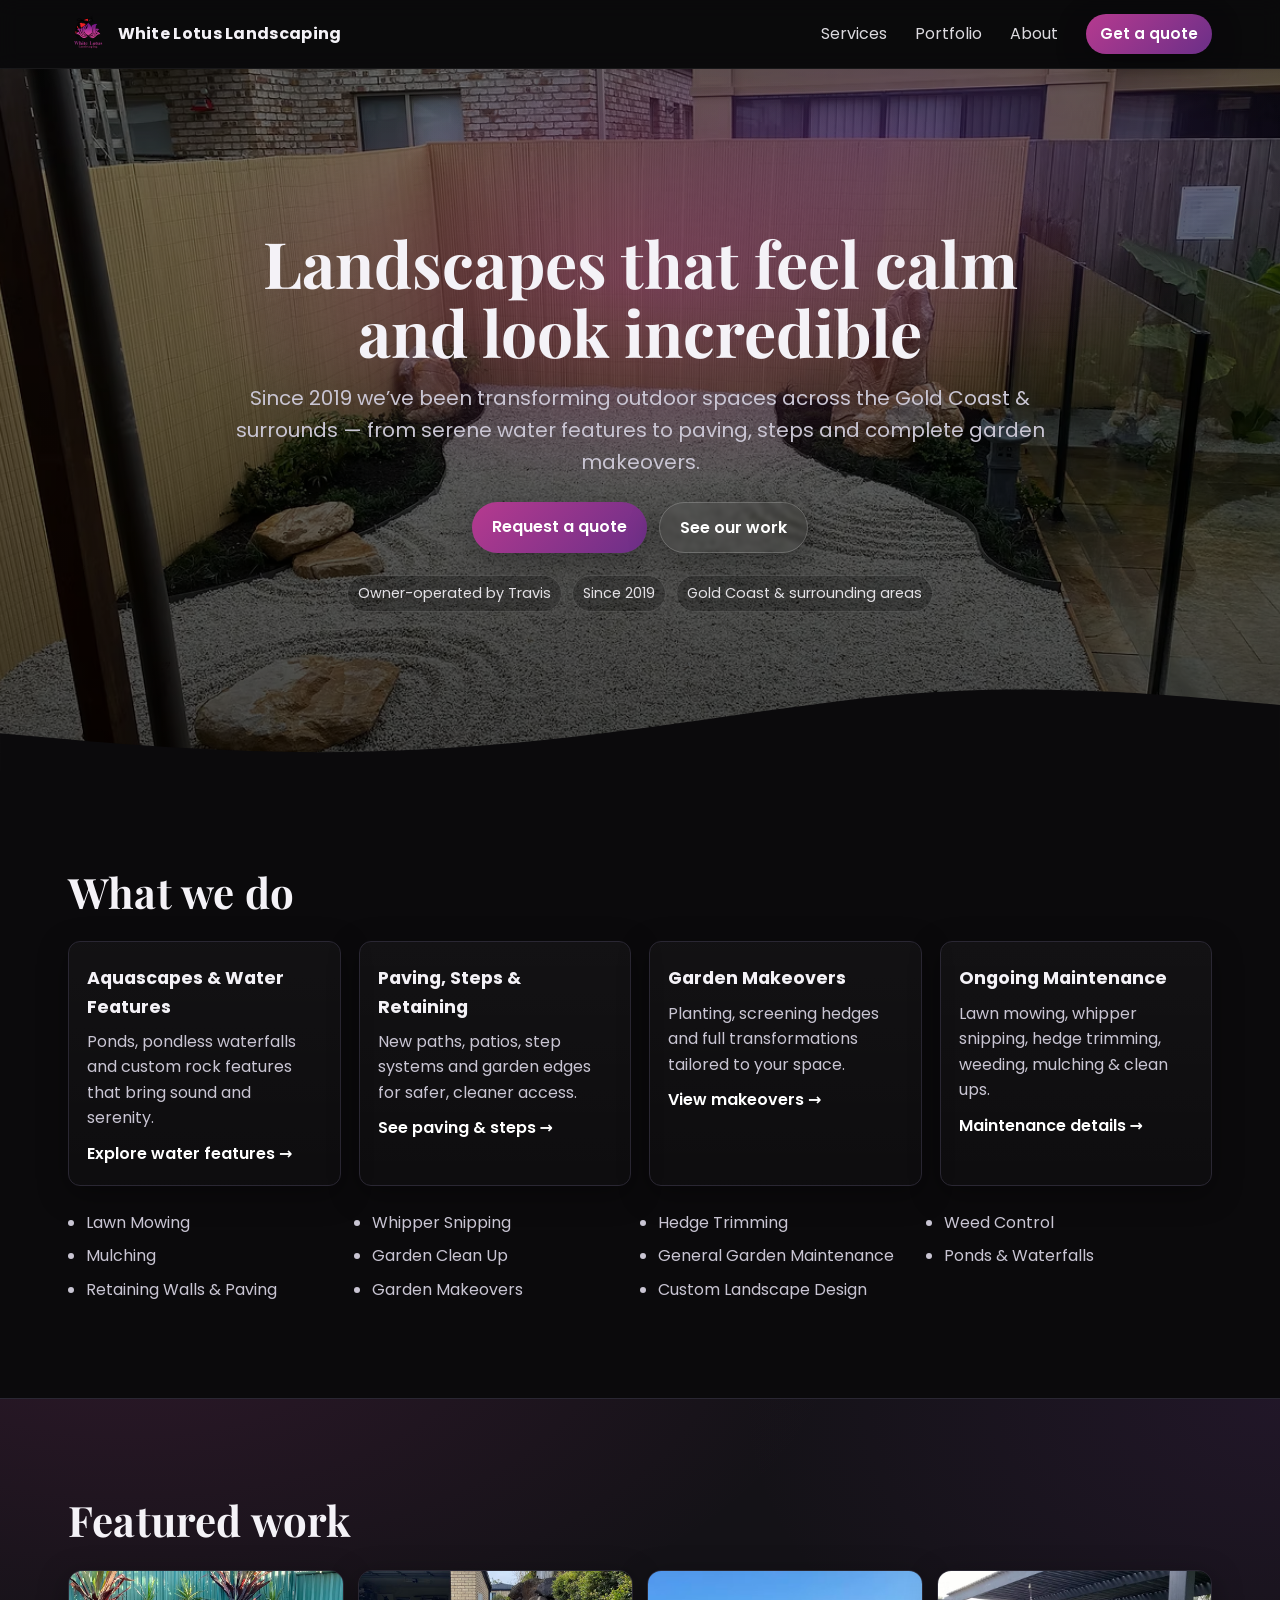
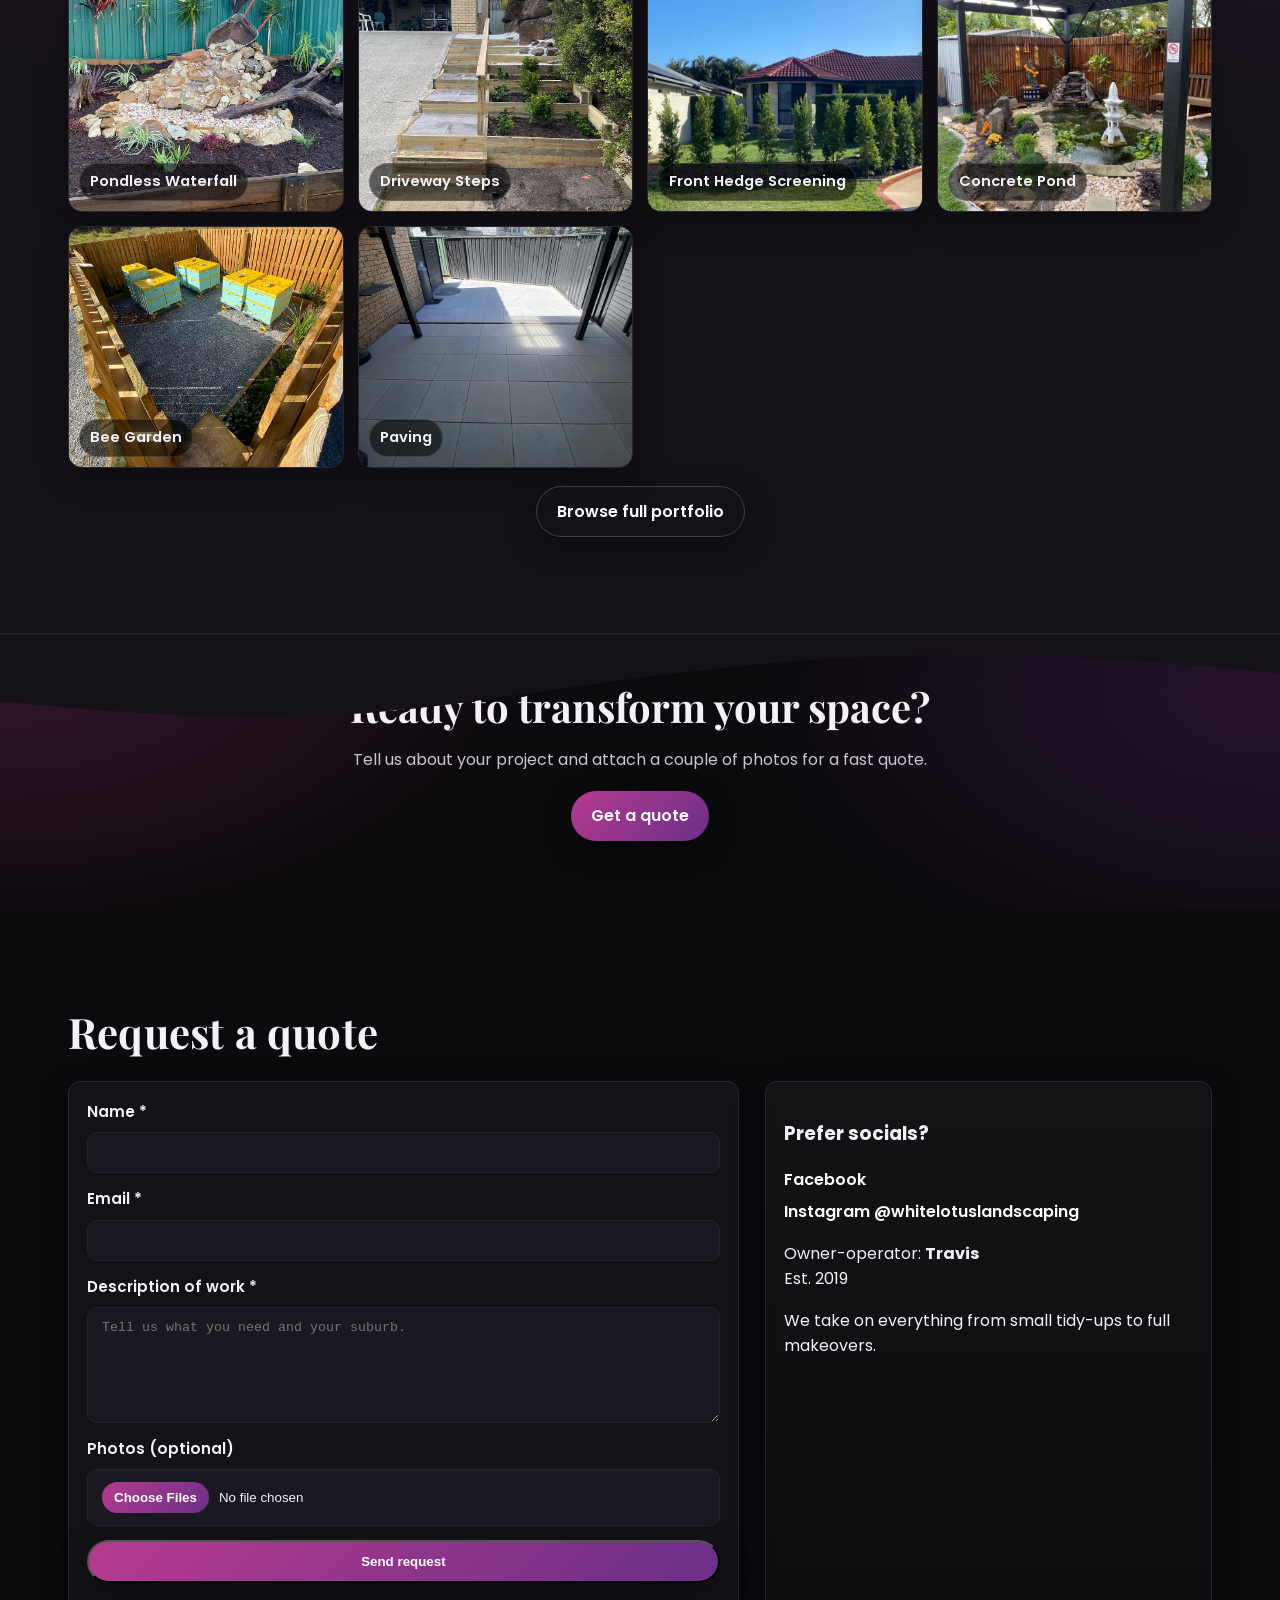
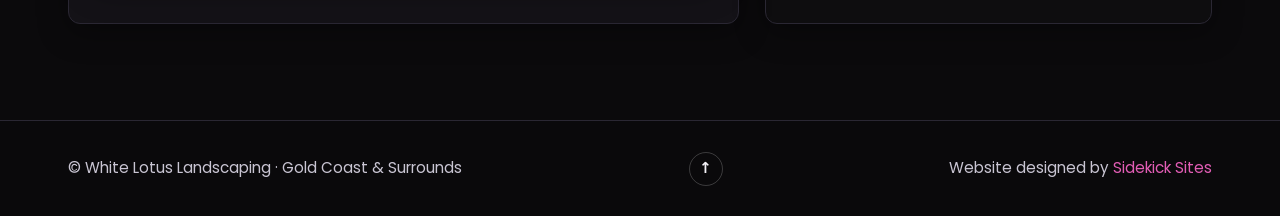
==== index.html @ 9ffea9fd "first design" ====
<!doctype html>
<html lang="en" id="top">
<head>
  <meta charset="utf-8" />
  <meta name="viewport" content="width=device-width, initial-scale=1" />

  <title>White Lotus Landscaping • Gold Coast & Surrounds</title>
  <meta name="description"
        content="Owner-operated since 2019. Ponds & waterfalls, paving & steps, garden makeovers, hedges and maintenance across the Gold Coast & surrounds." />

  <!-- Canonical -->
  <link rel="canonical" href="https://zanemcdermott.github.io/white-lotus/" />

  <!-- Open Graph -->
  <meta property="og:title" content="White Lotus Landscaping • Gold Coast & Surrounds" />
  <meta property="og:description"
        content="Owner-operated since 2019. Ponds & waterfalls, paving & steps, garden makeovers, hedges and maintenance across the Gold Coast & surrounds." />
  <meta property="og:type" content="website" />
  <meta property="og:url" content="https://zanemcdermott.github.io/white-lotus/" />
  <meta property="og:image" content="https://zanemcdermott.github.io/white-lotus/images/hero-zen.jpg" />
  <meta property="og:image:width" content="1200" />
  <meta property="og:image:height" content="630" />

  <!-- Twitter -->
  <meta name="twitter:card" content="summary_large_image" />
  <meta name="twitter:title" content="White Lotus Landscaping • Gold Coast & Surrounds" />
  <meta name="twitter:description"
        content="Owner-operated since 2019. Ponds & waterfalls, paving & steps, garden makeovers, hedges and maintenance across the Gold Coast & surrounds." />
  <meta name="twitter:image" content="https://zanemcdermott.github.io/white-lotus/images/hero-zen.jpg" />

<!-- Favicons & App Icons (unified across site) -->
<link rel="icon" type="image/png" sizes="32x32" href="images/favicon-32.png">
<link rel="icon" href="images/favicon.ico">
<link rel="apple-touch-icon" sizes="180x180" href="images/apple-touch-icon.png">
<meta name="theme-color" content="#0a0a0a">


  <!-- Performance -->
  <link rel="preload" as="image" href="images/hero-zen.jpg" />

  <link rel="stylesheet" href="style.css?v=1" />
  <meta name="theme-color" content="#1a0e1b" />
</head>
<body>

  <!-- Header -->
  <header class="site-header">
    <div class="container header-inner">
      <a class="brand" href="index.html" aria-label="White Lotus Landscaping">
        <img src="images/logo-transparent.png" alt="White Lotus Landscaping logo" height="40"
             onerror="this.onerror=null;this.src='images/logo.jpg';" />
        <span class="brand-text">White Lotus Landscaping</span>
      </a>

      <button class="nav-toggle" aria-label="Open menu" aria-expanded="false">
        <span></span><span></span><span></span>
      </button>

      <nav class="nav" aria-label="Primary">
        <a href="#services">Services</a>
        <a href="portfolio.html">Portfolio</a>
        <a href="about.html">About</a>
        <a href="#contact" class="btn small">Get a quote</a>
      </nav>
    </div>
  </header>

  <!-- Hero -->
  <section class="hero">
    <img class="hero-bg" src="images/hero-zen.jpg" alt="Zen garden with stepping stones and raked gravel">
    <div class="hero-overlay"></div>
    <div class="container hero-inner">
      <h1>Landscapes that feel calm<br>and look incredible</h1>
      <p class="lead">Since 2019 we’ve been transforming outdoor spaces across the Gold Coast & surrounds — from serene water features to paving, steps and complete garden makeovers.</p>
      <div class="buttons">
        <a class="btn" href="#contact">Request a quote</a>
        <a class="btn ghost" href="portfolio.html">See our work</a>
      </div>
      <ul class="badges" aria-label="Highlights">
        <li>Owner-operated by Travis</li>
        <li>Since 2019</li>
        <li>Gold Coast & surrounding areas</li>
      </ul>
    </div>
    <svg class="wave" viewBox="0 0 1440 140" aria-hidden="true"><path d="M0,96L60,101.3C120,107,240,117,360,117.3C480,117,600,107,720,90.7C840,75,960,53,1080,48C1200,43,1320,53,1380,58.7L1440,64V140H0Z"/></svg>
  </section>

  <!-- Services (pulled from Instagram list) -->
  <section id="services" class="section">
    <div class="container">
      <h2 class="h2">What we do</h2>

      <div class="cards service-cards">
        <article class="card">
          <h3>Aquascapes & Water Features</h3>
          <p>Ponds, pondless waterfalls and custom rock features that bring sound and serenity.</p>
          <a class="link" href="water-features.html">Explore water features →</a>
        </article>

        <article class="card">
          <h3>Paving, Steps & Retaining</h3>
          <p>New paths, patios, step systems and garden edges for safer, cleaner access.</p>
          <a class="link" href="paving-and-steps.html">See paving & steps →</a>
        </article>

        <article class="card">
          <h3>Garden Makeovers</h3>
          <p>Planting, screening hedges and full transformations tailored to your space.</p>
          <a class="link" href="garden-makeovers.html">View makeovers →</a>
        </article>

        <article class="card">
          <h3>Ongoing Maintenance</h3>
          <p>Lawn mowing, whipper snipping, hedge trimming, weeding, mulching & clean ups.</p>
          <a class="link" href="maintenance.html">Maintenance details →</a>
        </article>
      </div>

      <ul class="service-list">
        <li>Lawn Mowing</li>
        <li>Whipper Snipping</li>
        <li>Hedge Trimming</li>
        <li>Weed Control</li>
        <li>Mulching</li>
        <li>Garden Clean Up</li>
        <li>General Garden Maintenance</li>
        <li>Ponds & Waterfalls</li>
        <li>Retaining Walls & Paving</li>
        <li>Garden Makeovers</li>
        <li>Custom Landscape Design</li>
      </ul>
    </div>
  </section>

  <!-- Featured projects -->
  <section class="section alt">
    <div class="container">
      <h2 class="h2">Featured work</h2>
      <div class="grid gallery">
        <a class="tile" href="water-features.html#pondless" aria-label="Pondless waterfall">
          <img src="images/pondless-after.jpg" alt="Pondless waterfall after photo">
          <span class="tile-caption">Pondless Waterfall</span>
        </a>
        <a class="tile" href="paving-and-steps.html#drive-steps" aria-label="Driveway steps">
          <img src="images/steps-after.jpg" alt="Stone steps beside driveway">
          <span class="tile-caption">Driveway Steps</span>
        </a>
        <a class="tile" href="garden-makeovers.html#hedge-screen" aria-label="Front hedge screening">
          <img src="images/hedge-after1.jpg" alt="Hedge screening in front yard">
          <span class="tile-caption">Front Hedge Screening</span>
        </a>
        <a class="tile" href="water-features.html#concrete-pond" aria-label="Concrete pond">
          <img src="images/concretepond-after.jpg" alt="Concrete fish pond finished">
          <span class="tile-caption">Concrete Pond</span>
        </a>
        <a class="tile" href="garden-makeovers.html#bee-garden" aria-label="Bee garden">
          <img src="images/bee-after1.jpg" alt="Bee garden with flowers and edging">
          <span class="tile-caption">Bee Garden</span>
        </a>
        <a class="tile" href="paving-and-steps.html#paving1" aria-label="Paving makeover">
          <img src="images/paving1-after.jpg" alt="Paving job after photo">
          <span class="tile-caption">Paving</span>
        </a>
      </div>
      <div class="center mt">
        <a class="btn ghost" href="portfolio.html">Browse full portfolio</a>
      </div>
    </div>
  </section>

  <!-- CTA ribbon -->
  <section class="cta">
    <div class="container cta-inner">
      <h2>Ready to transform your space?</h2>
      <p>Tell us about your project and attach a couple of photos for a fast quote.</p>
      <a class="btn" href="#contact">Get a quote</a>
    </div>
    <svg class="wave flip" viewBox="0 0 1440 140" aria-hidden="true"><path d="M0,96L60,101.3C120,107,240,117,360,117.3C480,117,600,107,720,90.7C840,75,960,53,1080,48C1200,43,1320,53,1380,58.7L1440,64V140H0Z"/></svg>
  </section>

  <!-- Contact -->
  <section id="contact" class="section">
    <div class="container">
      <h2 class="h2">Request a quote</h2>
      <div class="contact-wrap">
      <form id="contactForm"
      class="form"
      action="https://formspree.io/f/mgvnyvwy"
      method="POST"
      enctype="multipart/form-data">

  <label>
    <span>Name *</span>
    <input type="text" name="name" required />
  </label>

  <label>
    <span>Email *</span>
    <input type="email" name="email" required />
  </label>

  <label>
    <span>Description of work *</span>
    <textarea name="message" rows="6" placeholder="Tell us what you need and your suburb." required></textarea>
  </label>

  <!-- optional photo uploads (Formspree handles file inputs on supported plans) -->
  <label>
    <span>Photos (optional)</span>
    <input type="file" name="attachments" accept="image/*" multiple />
  </label>

  <button type="submit" class="btn primary">Send request</button>
</form>


        <aside class="contact-aside">
          <h3>Prefer socials?</h3>
          <ul class="socials">
            <li><a href="https://www.facebook.com/share/172BXBtpYT/?mibextid=wwXIfr" target="_blank" rel="noopener">Facebook</a></li>
            <li><a href="https://instagram.com/whitelotuslandscaping" target="_blank" rel="noopener">Instagram @whitelotuslandscaping</a></li>
          </ul>
          <p>Owner-operator: <strong>Travis</strong><br/>Est. 2019</p>
          <p>We take on everything from small tidy-ups to full makeovers.</p>
        </aside>
      </div>
    </div>
  </section>

  <!-- Footer -->
  <footer class="site-footer">
    <div class="container footer-inner">
      <p>© <span id="year"></span> White Lotus Landscaping · Gold Coast & Surrounds</p>
      <a class="to-top" href="#top" aria-label="Back to top">↑</a>
      <p class="credit">Website designed by <a href="#" target="_blank" rel="noopener">Sidekick Sites</a></p>
    </div>
  </footer>

  <script src="script.js?v=1"></script>
</body>
</html>
---- style.css ----
/* =========================================================
   White Lotus Landscaping — Global Styles
   Brand: magenta→violet gradient, dark background, airy type
   ========================================================= */

/* Fonts */
@import url('https://fonts.googleapis.com/css2?family=Poppins:wght@300;400;500;600;700&family=Playfair+Display:wght@700&display=swap');

/* Design tokens */
:root{
  --bg: #0b0a0c;           /* main background (near-black) */
  --bg-2: #141217;         /* surface */
  --bg-3: #1a1820;         /* elevated surface */
  --text: #F4F2F7;
  --muted: #C9C5D3;
  --line: #2a2733;

  --accent: #B63A8F;       /* magenta */
  --accent-2: #6B2F88;     /* violet */
  --accent-3: #E25DB5;     /* bright for hovers */

  --radius-l: 18px;
  --radius-m: 12px;
  --shadow-1: 0 8px 30px rgba(0,0,0,.35);
  --shadow-2: 0 10px 50px rgba(0,0,0,.5);

  --container: 1200px;
}

/* Reset & base */
*,
*::before,
*::after { box-sizing: border-box; }

html, body { height: 100%; }

body{
  margin: 0;
  font-family: "Poppins", system-ui, -apple-system, Segoe UI, Roboto, Helvetica, Arial, "Apple Color Emoji","Segoe UI Emoji";
  color: var(--text);
  background: var(--bg);
  line-height: 1.6;
  -webkit-font-smoothing: antialiased;
  text-rendering: optimizeLegibility;
}

img{ max-width: 100%; display:block; }

a{ color: var(--text); text-decoration: none; }
a:hover{ color: var(--accent-3); }

.container{
  width: 100%;
  max-width: var(--container);
  margin-inline: auto;
  padding-inline: clamp(16px, 4vw, 28px);
}

.section{
  padding: clamp(56px, 8vw, 96px) 0;
}

.section.alt{
  background: radial-gradient(1200px 600px at 10% -10%, rgba(182,58,143,.15), transparent 60%),
              radial-gradient(900px 600px at 100% 0%, rgba(107,47,136,.15), transparent 60%),
              var(--bg-2);
  border-top: 1px solid var(--line);
  border-bottom: 1px solid var(--line);
}

.h2{
  font-family: "Playfair Display", serif;
  font-size: clamp(28px, 3.4vw, 42px);
  line-height: 1.2;
  margin: 0 0 24px;
  letter-spacing: .2px;
}

/* Buttons */
.btn{
  display:inline-block;
  padding: 12px 20px;
  border-radius: 999px;
  background: linear-gradient(135deg, var(--accent), var(--accent-2));
  color:#fff;
  font-weight: 600;
  box-shadow: var(--shadow-1);
  transition: transform .16s ease, box-shadow .16s ease, opacity .16s ease;
}
.btn:hover{ transform: translateY(-1px); box-shadow: var(--shadow-2); }
.btn:active{ transform: translateY(0); }

.btn.ghost{
  background: transparent;
  border: 1.5px solid rgba(255,255,255,.2);
  backdrop-filter: blur(2px);
}
.btn.small{ padding: 8px 14px; font-size:.95rem; }

/* Header */
.site-header{
  position: sticky; top:0; z-index: 50;
  background: rgba(11,10,12,.6);
  border-bottom: 1px solid rgba(255,255,255,.06);
  backdrop-filter: blur(10px);
}
.header-inner{
  display:flex; align-items:center; justify-content:space-between;
  min-height: 68px;
}
.brand{ display:flex; align-items:center; gap:.6rem; font-weight:700; }
.brand img{ width:auto; height:40px; }
.brand-text{ letter-spacing:.3px; display:none; }
@media (min-width: 720px){ .brand-text{ display:inline-block; } }

.nav{
  display:flex; align-items:center; gap: clamp(14px, 3vw, 28px);
}
.nav a{ opacity:.9; }
.nav a.btn{ opacity:1; }

.nav-toggle{
  display:grid; gap:5px; padding:8px; border:0; background:transparent; cursor:pointer;
}
.nav-toggle span{
  width:26px; height:2px; background:#fff; display:block; border-radius:2px;
}
@media (min-width: 980px){ .nav-toggle{ display:none; } }

/* Mobile menu */
@media (max-width: 979px){
  .nav{
    position: fixed; inset: 68px 0 auto 0;
    flex-direction: column;
    align-items: flex-start;
    padding: 20px clamp(16px, 4vw, 28px);
    background: rgba(11,10,12,.96);
    transform: translateY(-110%);
    transition: transform .25s ease;
    border-bottom: 1px solid var(--line);
    gap:18px;
  }
  .nav a{ font-size:1.05rem; }
  body.nav-open .nav{ transform: translateY(0); }
}

/* Hero */
.hero{
  position: relative;
  min-height: 78vh;
  display:grid;
  place-items: center;
  text-align:center;
  overflow:hidden;
}

.hero-bg{
  position:absolute; inset:0;
  width:100%; height:100%; object-fit:cover;
  filter: saturate(1.05) brightness(.65);
  transform: scale(1.02);
}

.hero-overlay{
  position:absolute; inset:0;
  background:
    radial-gradient(60% 50% at 50% 30%, rgba(182,58,143,.35), transparent 60%),
    radial-gradient(60% 50% at 70% 10%, rgba(107,47,136,.35), transparent 65%),
    linear-gradient(180deg, rgba(0,0,0,.25), rgba(0,0,0,.55));
}

.hero-inner{
  position:relative; z-index:2;
  padding: clamp(32px, 5vw, 48px) 0;
}

.hero h1{
  font-family: "Playfair Display", serif;
  font-weight:700;
  font-size: clamp(36px, 5.6vw, 64px);
  line-height: 1.08;
  margin: 0 0 16px;
}
.lead{
  font-size: clamp(16px, 2.1vw, 20px);
  color: var(--muted);
  margin: 0 auto 24px;
  max-width: 850px;
}
.buttons{ display:flex; justify-content:center; gap:12px; flex-wrap:wrap; }
.badges{
  margin: 22px 0 0; padding:0; list-style:none;
  display:flex; gap:10px; justify-content:center; flex-wrap:wrap;
}
.badges li{
  border:1px solid rgba(255,255,255,.14);
  padding: 6px 10px; border-radius: 999px; font-size:.9rem; opacity:.9;
  background: rgba(0,0,0,.25);
}

/* Curvy divider */
.wave{ position:absolute; left:0; right:0; bottom:-1px; width:100%; height:auto; }
.wave path{ fill: var(--bg); }
.wave.flip{ top:-1px; bottom:auto; transform: rotate(180deg); }
.cta .wave path{ fill: var(--bg-2); }

/* Service cards */
.cards{ display:grid; gap:18px; }
.service-cards{
  grid-template-columns: repeat(auto-fit, minmax(250px, 1fr));
  margin-bottom: 24px;
}
.card{
  padding: 22px 18px 18px;
  border-radius: var(--radius-m);
  background: linear-gradient(180deg, rgba(255,255,255,.03), rgba(255,255,255,.01));
  border: 1px solid var(--line);
  box-shadow: var(--shadow-1);
}
.card h3{ margin:0 0 8px; font-size:1.1rem; }
.card p{ margin:0 0 10px; color: var(--muted); }
.card .link{ color:#fff; font-weight:600; }
.card .link:hover{ color: var(--accent-3); }

/* Instagram list pulled in as bullets */
.service-list{
  margin: 18px 0 0;
  display:grid;
  grid-template-columns: repeat(auto-fit, minmax(220px, 1fr));
  gap: 8px 18px;
  padding-left: 1.1rem;
}
.service-list li{ color: var(--muted); }

/* Gallery grid */
.grid.gallery{
  display:grid;
  grid-template-columns: repeat(auto-fit, minmax(240px, 1fr));
  gap: 14px;
}
.tile{
  position: relative; overflow: hidden; border-radius: 14px;
  border: 1px solid var(--line);
  background: var(--bg-3); box-shadow: var(--shadow-1);
}
.tile img{ width:100%; height: 240px; object-fit: cover; transition: transform .35s ease; }
.tile:hover img{ transform: scale(1.05); }
.tile-caption{
  position:absolute; left:10px; bottom:10px;
  background: rgba(0,0,0,.55);
  border: 1px solid rgba(255,255,255,.12);
  padding: 6px 10px; border-radius: 999px; font-weight:600; font-size:.92rem;
}

/* CTA ribbon */
.cta{
  position:relative; text-align:center;
  background:
    radial-gradient(900px 500px at 0% 0%, rgba(182,58,143,.28), transparent 60%),
    radial-gradient(900px 500px at 100% 20%, rgba(107,47,136,.28), transparent 60%),
    var(--bg);
  padding: 40px 0 70px;
  border-top: 1px solid var(--line);
}
.cta-inner h2{
  margin:0 0 8px;
  font-family: "Playfair Display", serif;
  font-size: clamp(26px, 3.4vw, 40px);
}
.cta-inner p{ margin: 0 0 18px; color: var(--muted); }

/* Contact */
.contact-wrap{
  display:grid; gap:26px;
  grid-template-columns: 1.2fr .8fr;
}
@media (max-width: 880px){ .contact-wrap{ grid-template-columns: 1fr; } }

.form{
  display:grid; gap:14px;
  background: var(--bg-2);
  padding: 18px;
  border-radius: var(--radius-m);
  border: 1px solid var(--line);
  box-shadow: var(--shadow-1);
}
.form label{ display:grid; gap:8px; }
.form label span{ font-weight:600; font-size:.95rem; }
.form input[type="text"],
.form input[type="email"],
.form input[type="file"],
.form textarea{
  width:100%;
  background: var(--bg-3);
  color: var(--text);
  border:1px solid #272431;
  border-radius: 10px;
  padding: 12px 14px;
  outline:none;
  transition: border-color .18s ease, box-shadow .18s ease;
}
.form textarea{ resize: vertical; }
.form input::file-selector-button{
  margin-right: 10px;
  padding: 8px 12px;
  border: none;
  border-radius: 999px;
  background: linear-gradient(135deg, var(--accent), var(--accent-2));
  color:#fff; font-weight:600; cursor:pointer;
}
.form input:focus,
.form textarea:focus{
  border-color: rgba(182,58,143,.75);
  box-shadow: 0 0 0 3px rgba(182,58,143,.18);
}
.form-note{ color: var(--muted); font-size:.95rem; margin: 8px 0 0; }
.form-success{ color: #7AE582; }
.form-error{ color: #FF7575; }

.contact-aside{
  background: linear-gradient(180deg, rgba(255,255,255,.03), rgba(255,255,255,.01));
  border: 1px solid var(--line);
  border-radius: var(--radius-m);
  padding: 18px;
  box-shadow: var(--shadow-1);
}
.socials{ list-style:none; padding:0; margin:0 0 8px; display:grid; gap:6px; }
.socials a{ color:#fff; font-weight:600; }
.socials a:hover{ color: var(--accent-3); }

/* Footer */
.site-footer{
  border-top:1px solid var(--line);
  padding: 20px 0;
  background: #0a090b;
}
.footer-inner{
  display:flex; align-items:center; justify-content:space-between; gap:10px;
  font-size:.95rem; color: var(--muted);
}
.to-top{
  border:1px solid rgba(255,255,255,.2);
  width:34px; height:34px; border-radius:50%;
  display:grid; place-items:center; font-weight:700;
}
.credit a{ color: var(--accent-3); }
@media (max-width: 640px){
  .footer-inner{ flex-direction:column; text-align:center; }
}

/* Utilities */
.center{ text-align:center; }
.mt{ margin-top: 18px; }
.hidden{ display:none !important; }

/* Page-specific helpers (used by portfolio/category pages later) */
.grid.thumbs{
  display:grid; gap:14px;
  grid-template-columns: repeat(auto-fit, minmax(220px, 1fr));
}
.figure{
  background: var(--bg-2); border:1px solid var(--line); border-radius: 14px; overflow:hidden;
}
.figure img{ height: 230px; object-fit:cover; width:100%; }
.figure figcaption{
  padding: 10px 12px; color: var(--muted); font-size:.95rem;
  border-top:1px solid var(--line);
}

/* Print tweaks */
@media print{
  .site-header, .hero, .cta, .site-footer, .nav-toggle{ display:none !important; }
  .section{ padding: 18px 0; }
}
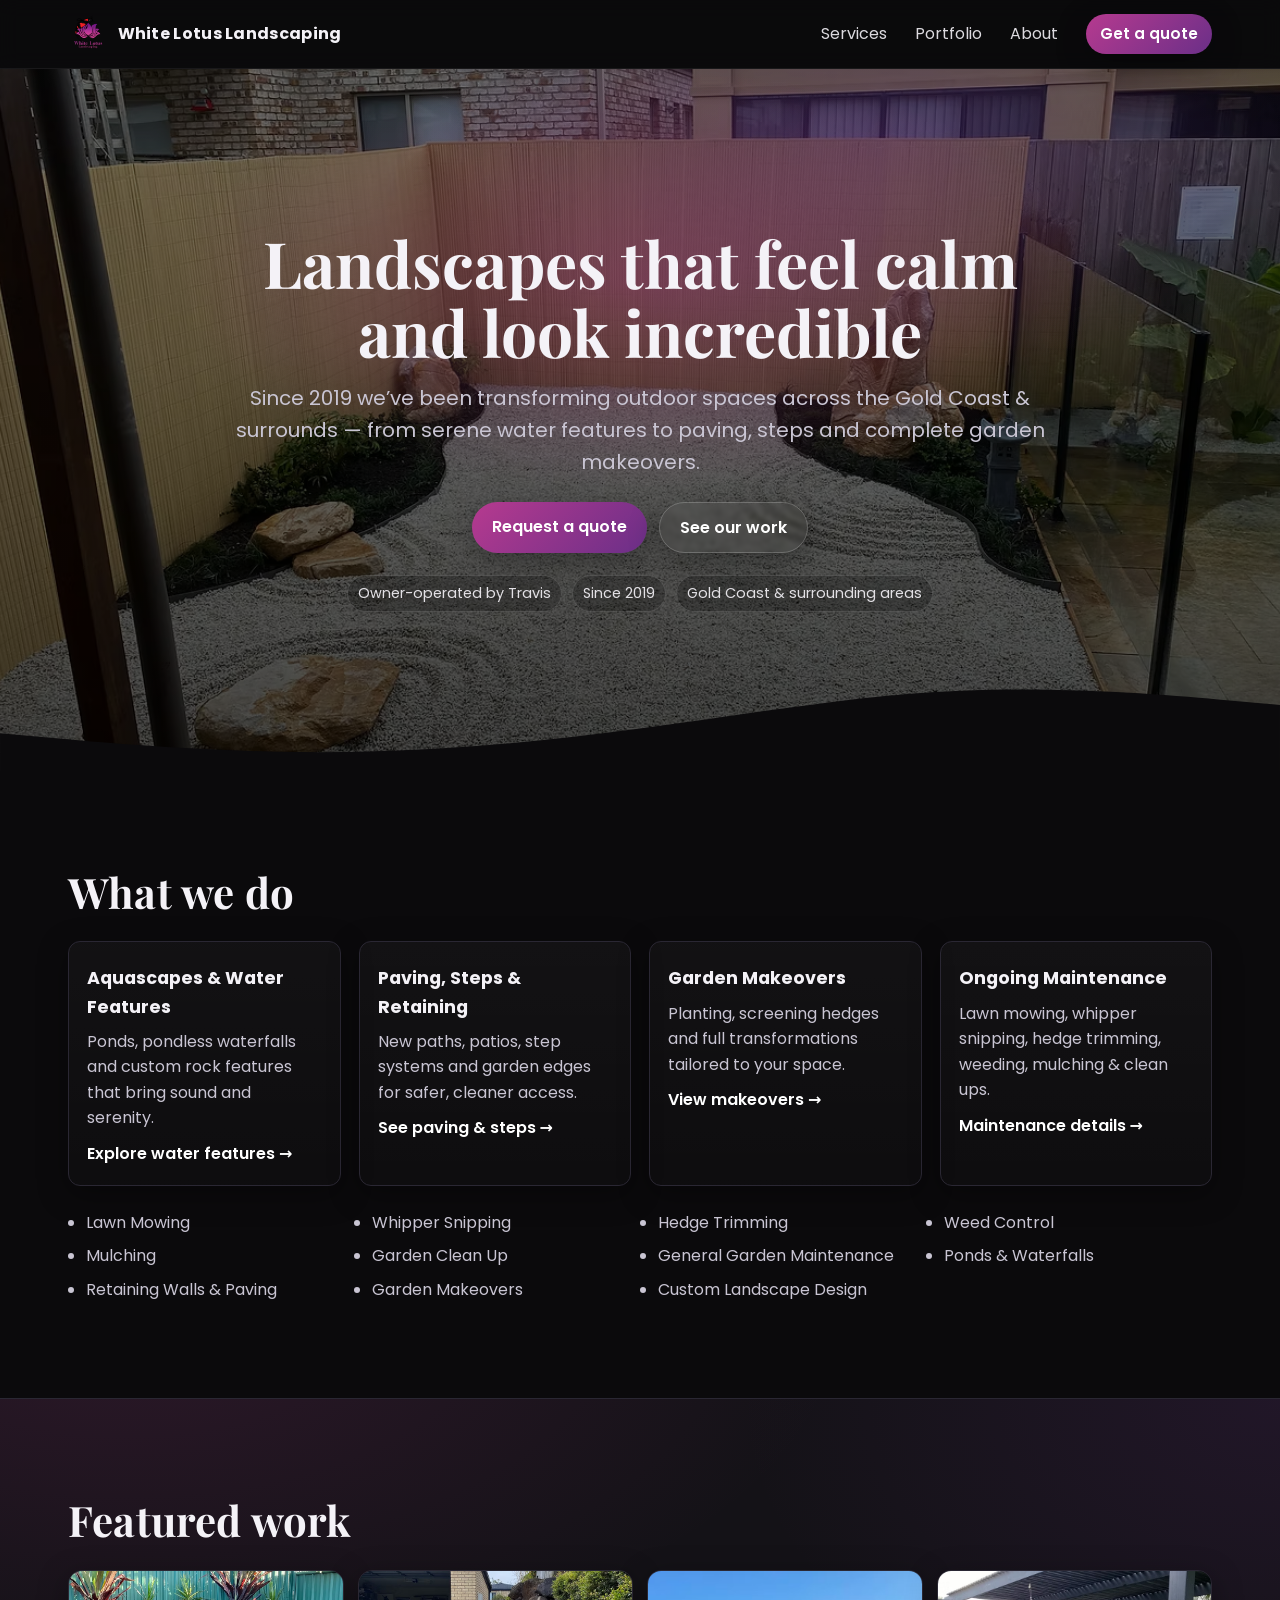
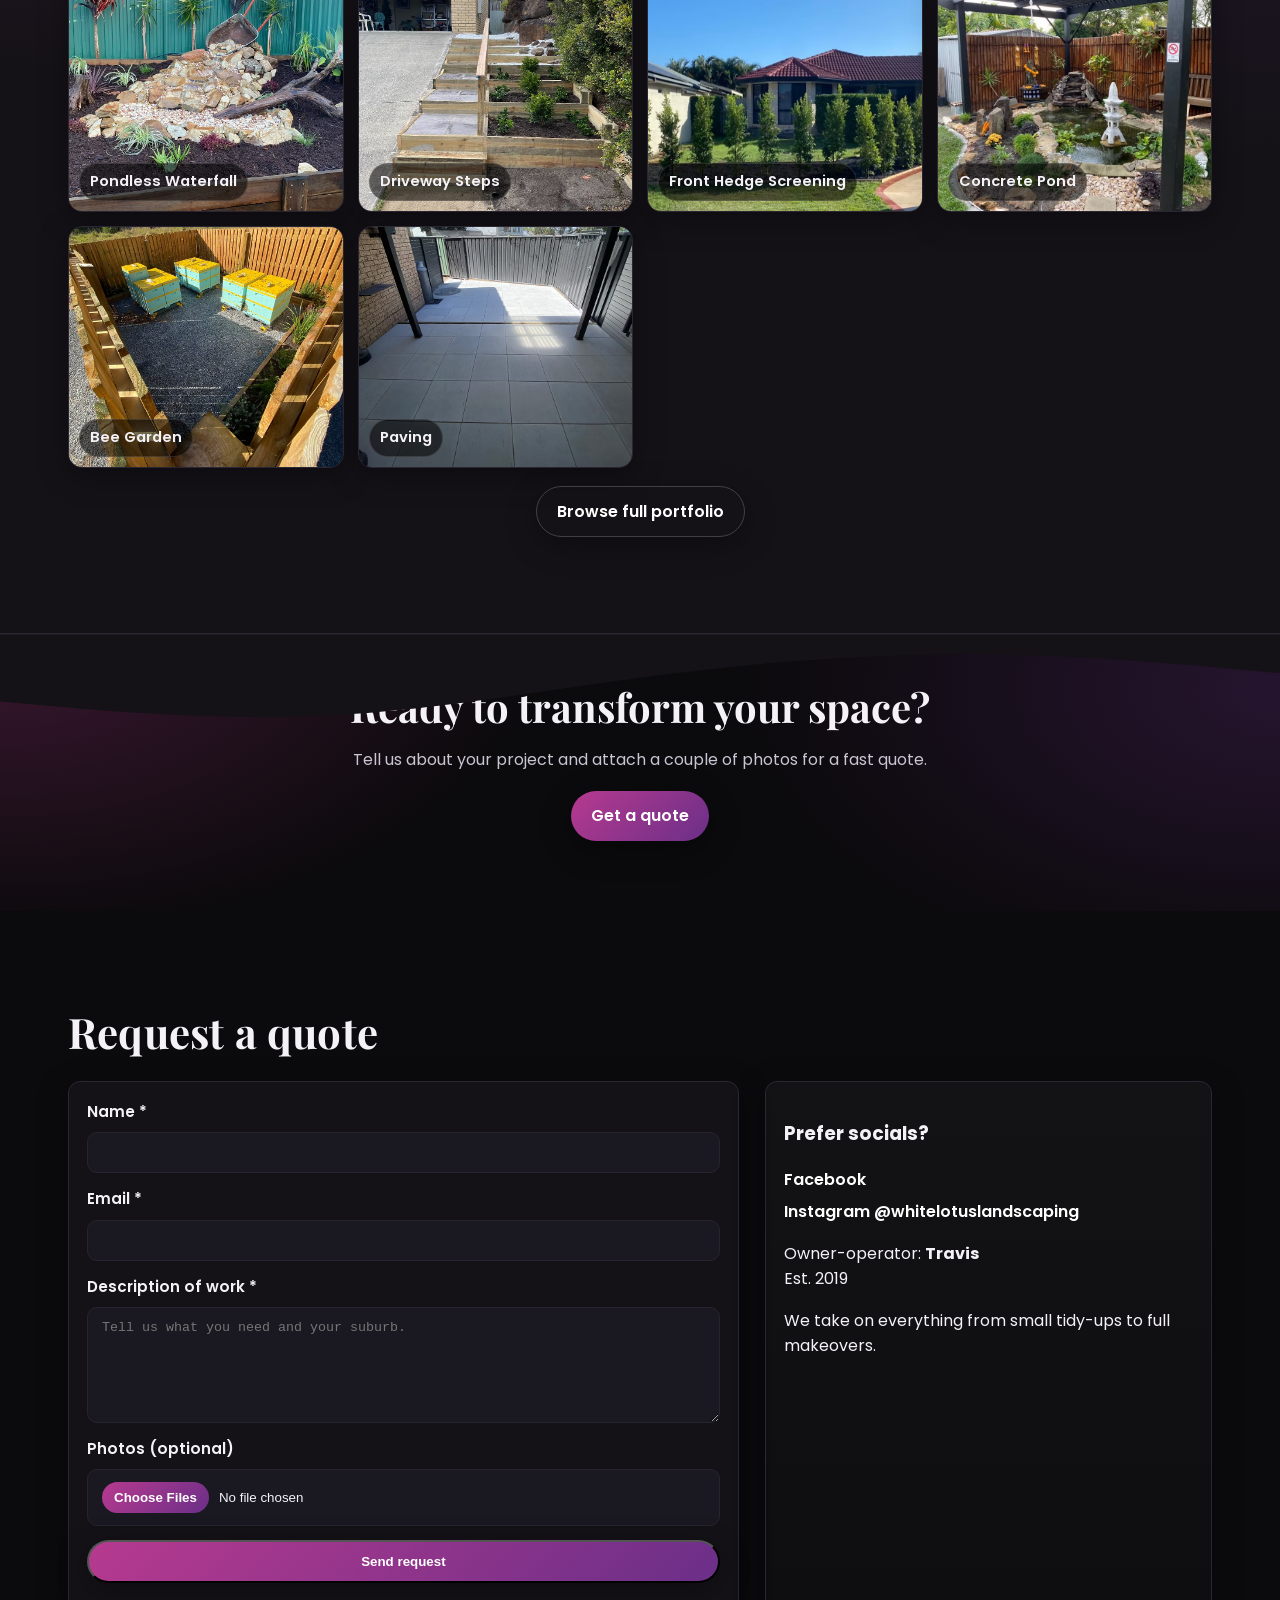
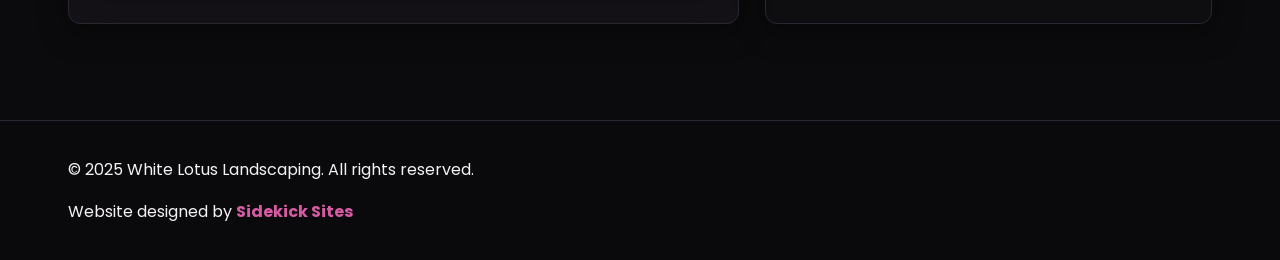
==== commit 9b76d5a1: "footer" ====
--- a/index.html
+++ b/index.html
@@ -229,12 +229,17 @@
 
   <!-- Footer -->
   <footer class="site-footer">
-    <div class="container footer-inner">
-      <p>© <span id="year"></span> White Lotus Landscaping · Gold Coast & Surrounds</p>
-      <a class="to-top" href="#top" aria-label="Back to top">↑</a>
-      <p class="credit">Website designed by <a href="#" target="_blank" rel="noopener">Sidekick Sites</a></p>
-    </div>
-  </footer>
+  <div class="container">
+    <p>&copy; 2025 White Lotus Landscaping. All rights reserved.</p>
+    <p>
+      Website designed by 
+      <a href="https://zanemcdermott.github.io/hello-static/" target="_blank" rel="noopener noreferrer">
+        Sidekick Sites
+      </a>
+    </p>
+  </div>
+</footer>
+
 
   <script src="script.js?v=1"></script>
 </body>
--- a/style.css
+++ b/style.css
@@ -372,3 +372,13 @@
   .site-header, .hero, .cta, .site-footer, .nav-toggle{ display:none !important; }
   .section{ padding: 18px 0; }
 }
+
+.site-footer a {
+  color: #d75ca4; /* adjust to match your theme */
+  text-decoration: none;
+  font-weight: bold;
+}
+
+.site-footer a:hover {
+  text-decoration: underline;
+}
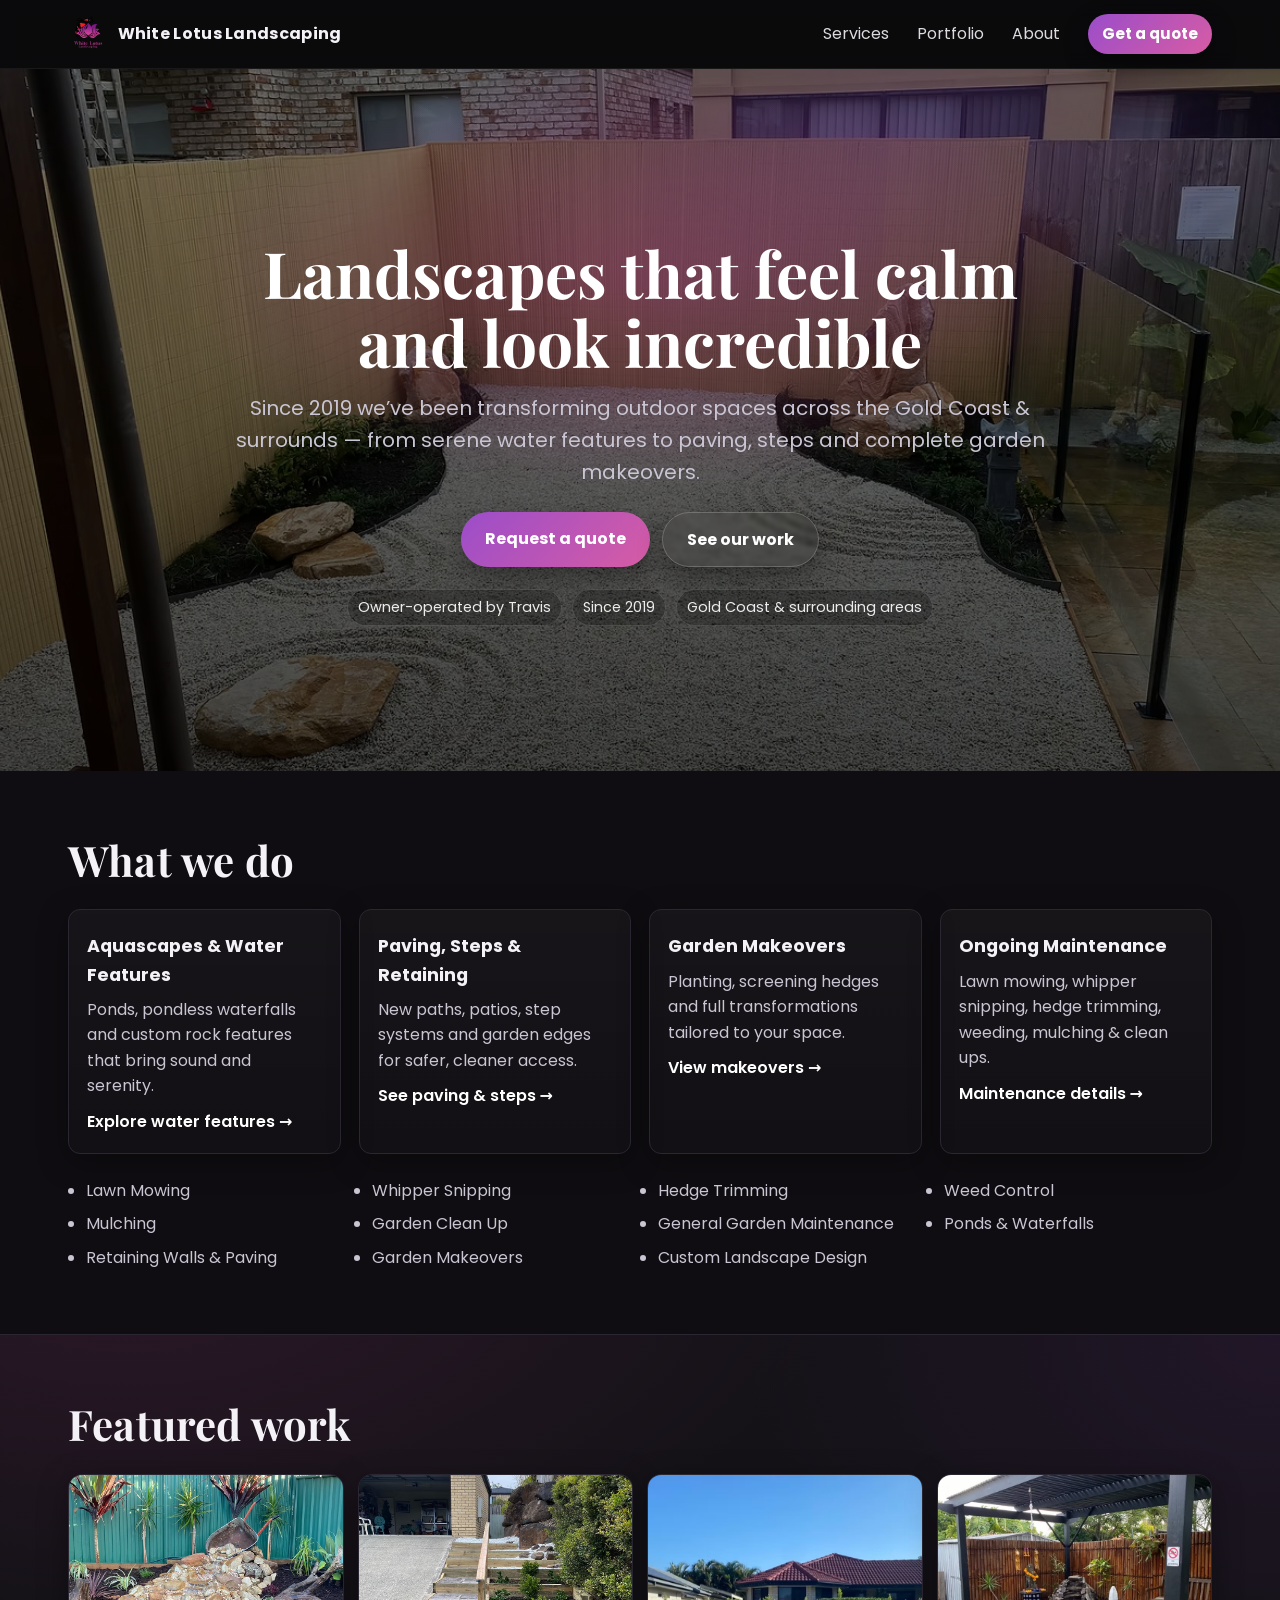
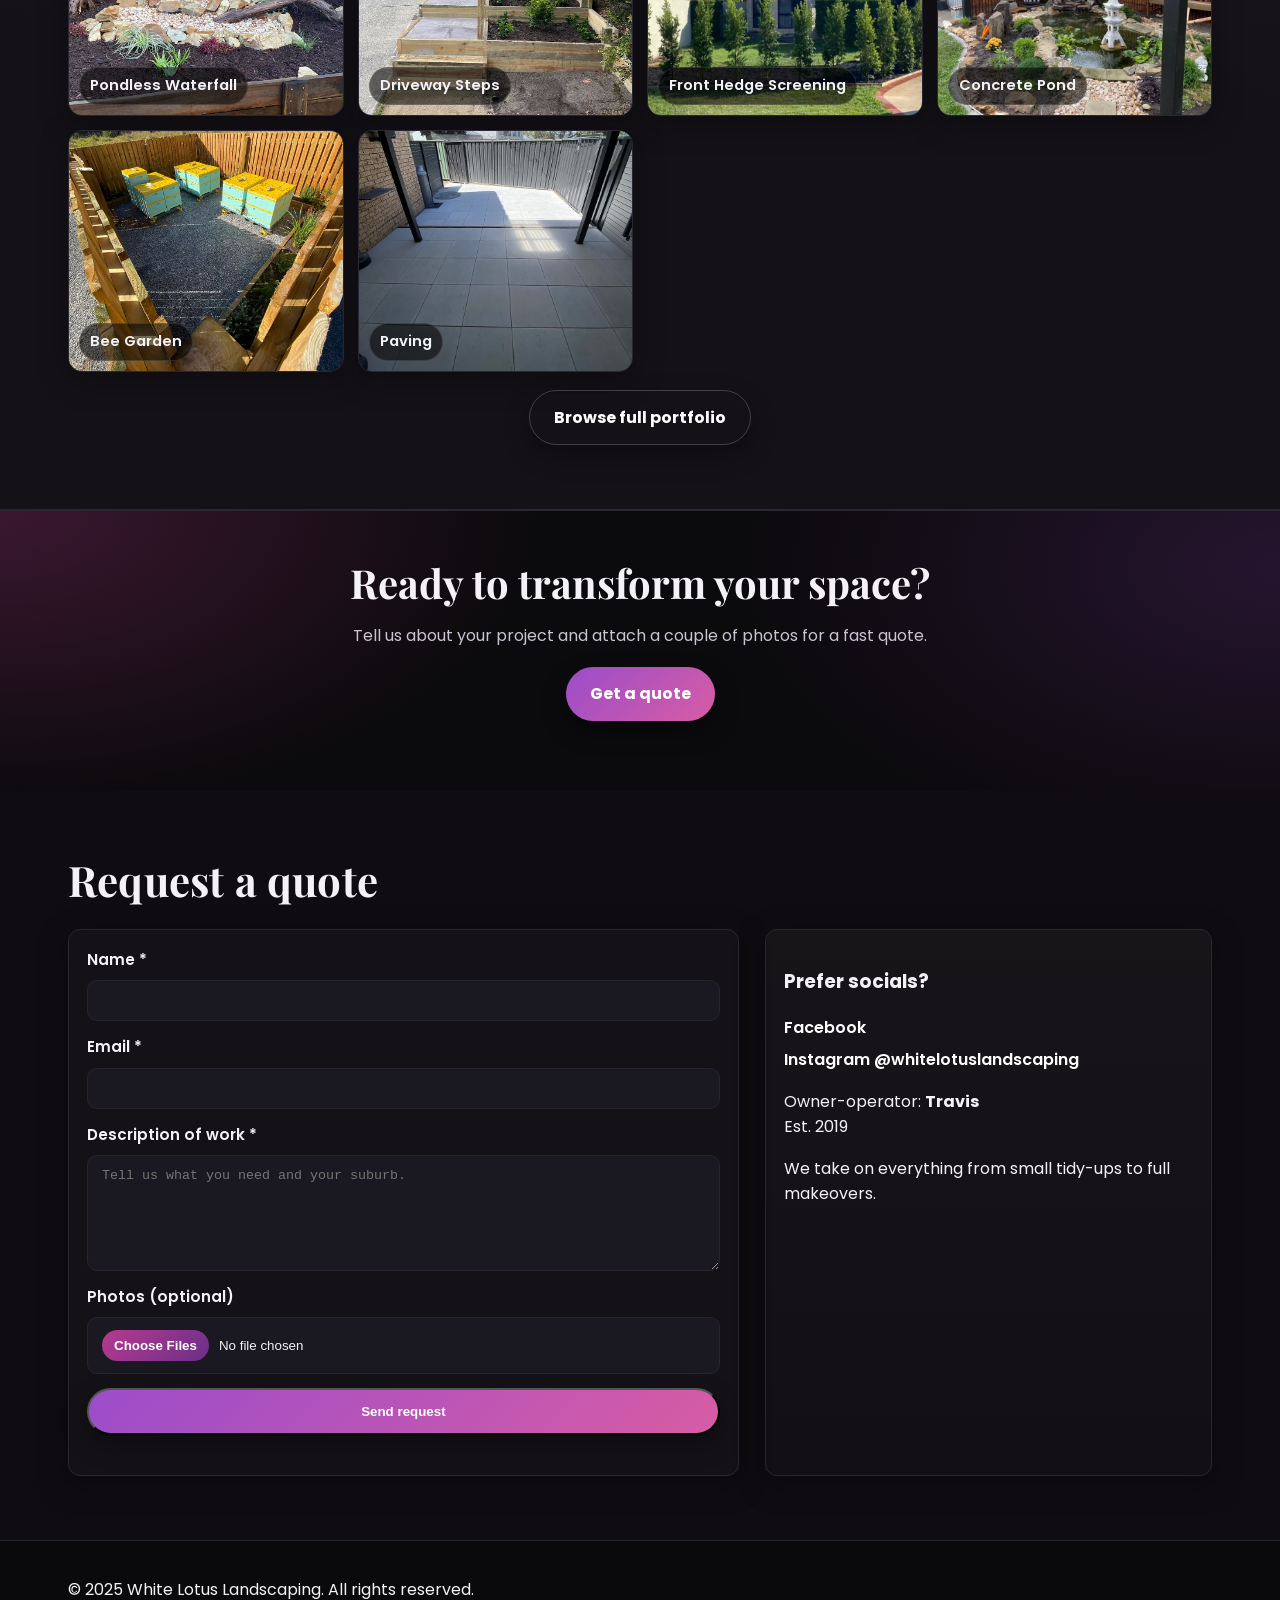
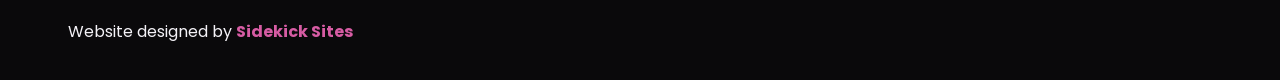
==== commit 58bb2a0f: "no wave" ====
--- a/index.html
+++ b/index.html
@@ -82,7 +82,6 @@
         <li>Gold Coast & surrounding areas</li>
       </ul>
     </div>
-    <svg class="wave" viewBox="0 0 1440 140" aria-hidden="true"><path d="M0,96L60,101.3C120,107,240,117,360,117.3C480,117,600,107,720,90.7C840,75,960,53,1080,48C1200,43,1320,53,1380,58.7L1440,64V140H0Z"/></svg>
   </section>
 
   <!-- Services (pulled from Instagram list) -->
@@ -175,7 +174,6 @@
       <p>Tell us about your project and attach a couple of photos for a fast quote.</p>
       <a class="btn" href="#contact">Get a quote</a>
     </div>
-    <svg class="wave flip" viewBox="0 0 1440 140" aria-hidden="true"><path d="M0,96L60,101.3C120,107,240,117,360,117.3C480,117,600,107,720,90.7C840,75,960,53,1080,48C1200,43,1320,53,1380,58.7L1440,64V140H0Z"/></svg>
   </section>
 
   <!-- Contact -->
@@ -240,7 +238,6 @@
   </div>
 </footer>
 
-
   <script src="script.js?v=1"></script>
 </body>
 </html>
--- a/style.css
+++ b/style.css
@@ -382,3 +382,71 @@
 .site-footer a:hover {
   text-decoration: underline;
 }
+
+/* --- Clean section look (replaces wavy SVGs) --- */
+.section {
+  position: relative;
+  padding: 64px 0;
+  background: var(--surface, #0f0d11);
+}
+
+.section--taper::before,
+.section--taper::after {
+  content: "";
+  position: absolute;
+  left: 0;
+  width: 100%;
+  height: 56px;
+  pointer-events: none;
+  /* soft vignette that reads as a gentle curve */
+  background:
+    radial-gradient(120% 100% at 50% 0,
+      rgba(255,255,255,0.06) 0%,
+      rgba(255,255,255,0.04) 35%,
+      rgba(255,255,255,0.00) 60%);
+}
+
+.section--taper::before {
+  top: -56px;
+  transform: scaleY(-1); /* top curve */
+}
+
+.section--taper::after {
+  bottom: -56px;         /* bottom curve */
+}
+
+/* Hero gets a clean gradient—no wave */
+.hero {
+  position: relative;
+  padding: 96px 0 72px;
+  color: #fff;
+  background:
+    radial-gradient(120% 140% at 10% 0%, rgba(215,92,164,0.25) 0%, rgba(215,92,164,0) 55%),
+    radial-gradient(120% 120% at 90% 10%, rgba(123,67,151,0.22) 0%, rgba(123,67,151,0) 60%),
+    linear-gradient(180deg, #161319 0%, #0f0d11 100%);
+}
+
+/* Optional: a divider you can drop between blocks without a full section */
+.divider {
+  height: 1px;
+  background: linear-gradient(90deg, transparent, rgba(255,255,255,0.08), transparent);
+  margin: 48px 0;
+}
+
+/* Button stays on-theme with logo gradient */
+.btn {
+  display: inline-block;
+  padding: 14px 24px;
+  border-radius: 999px;
+  font-weight: 700;
+  text-decoration: none;
+  color: #fff;
+  background: linear-gradient(135deg, #9b4dca, #d75ca4);
+  box-shadow: 0 10px 24px rgba(0,0,0,0.35);
+  transition: transform .08s ease, box-shadow .2s ease, filter .2s ease;
+}
+.btn:hover {
+  transform: translateY(-2px);
+  box-shadow: 0 14px 28px rgba(0,0,0,0.4);
+  filter: brightness(1.05);
+}
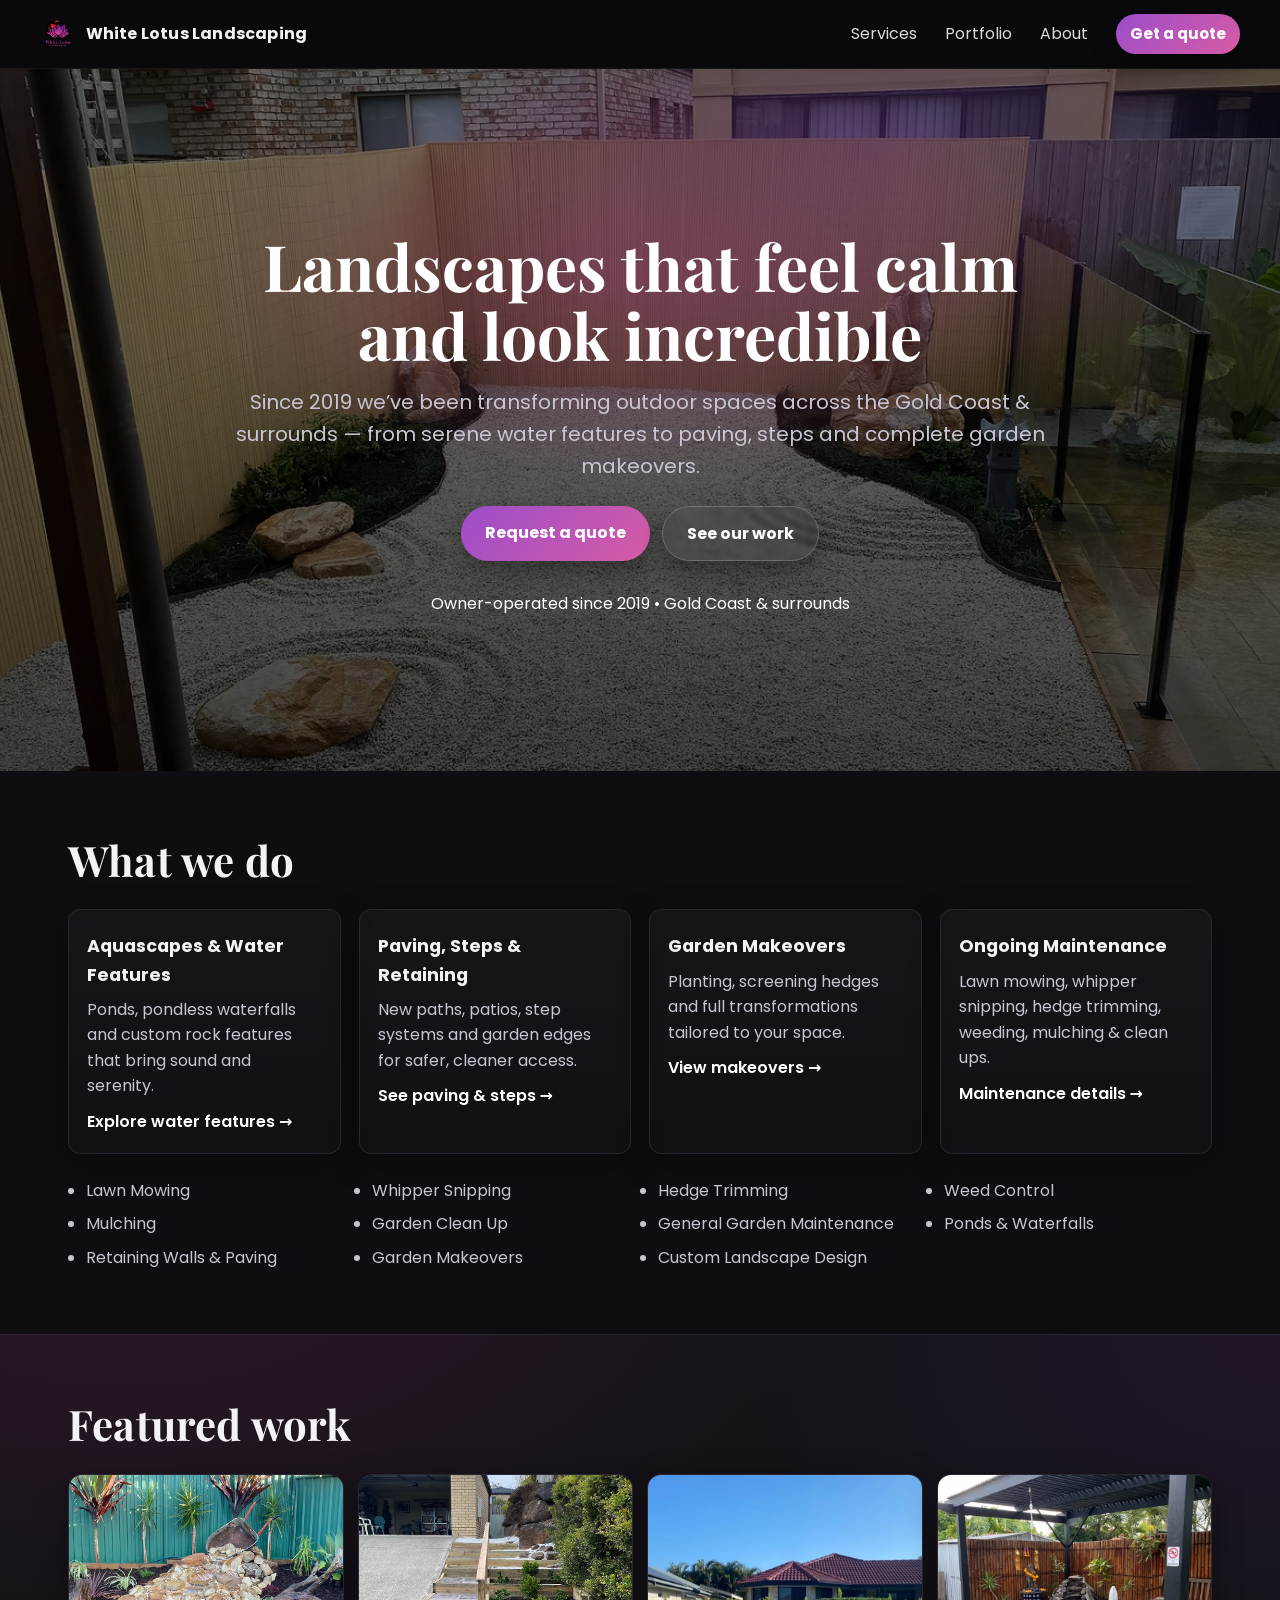
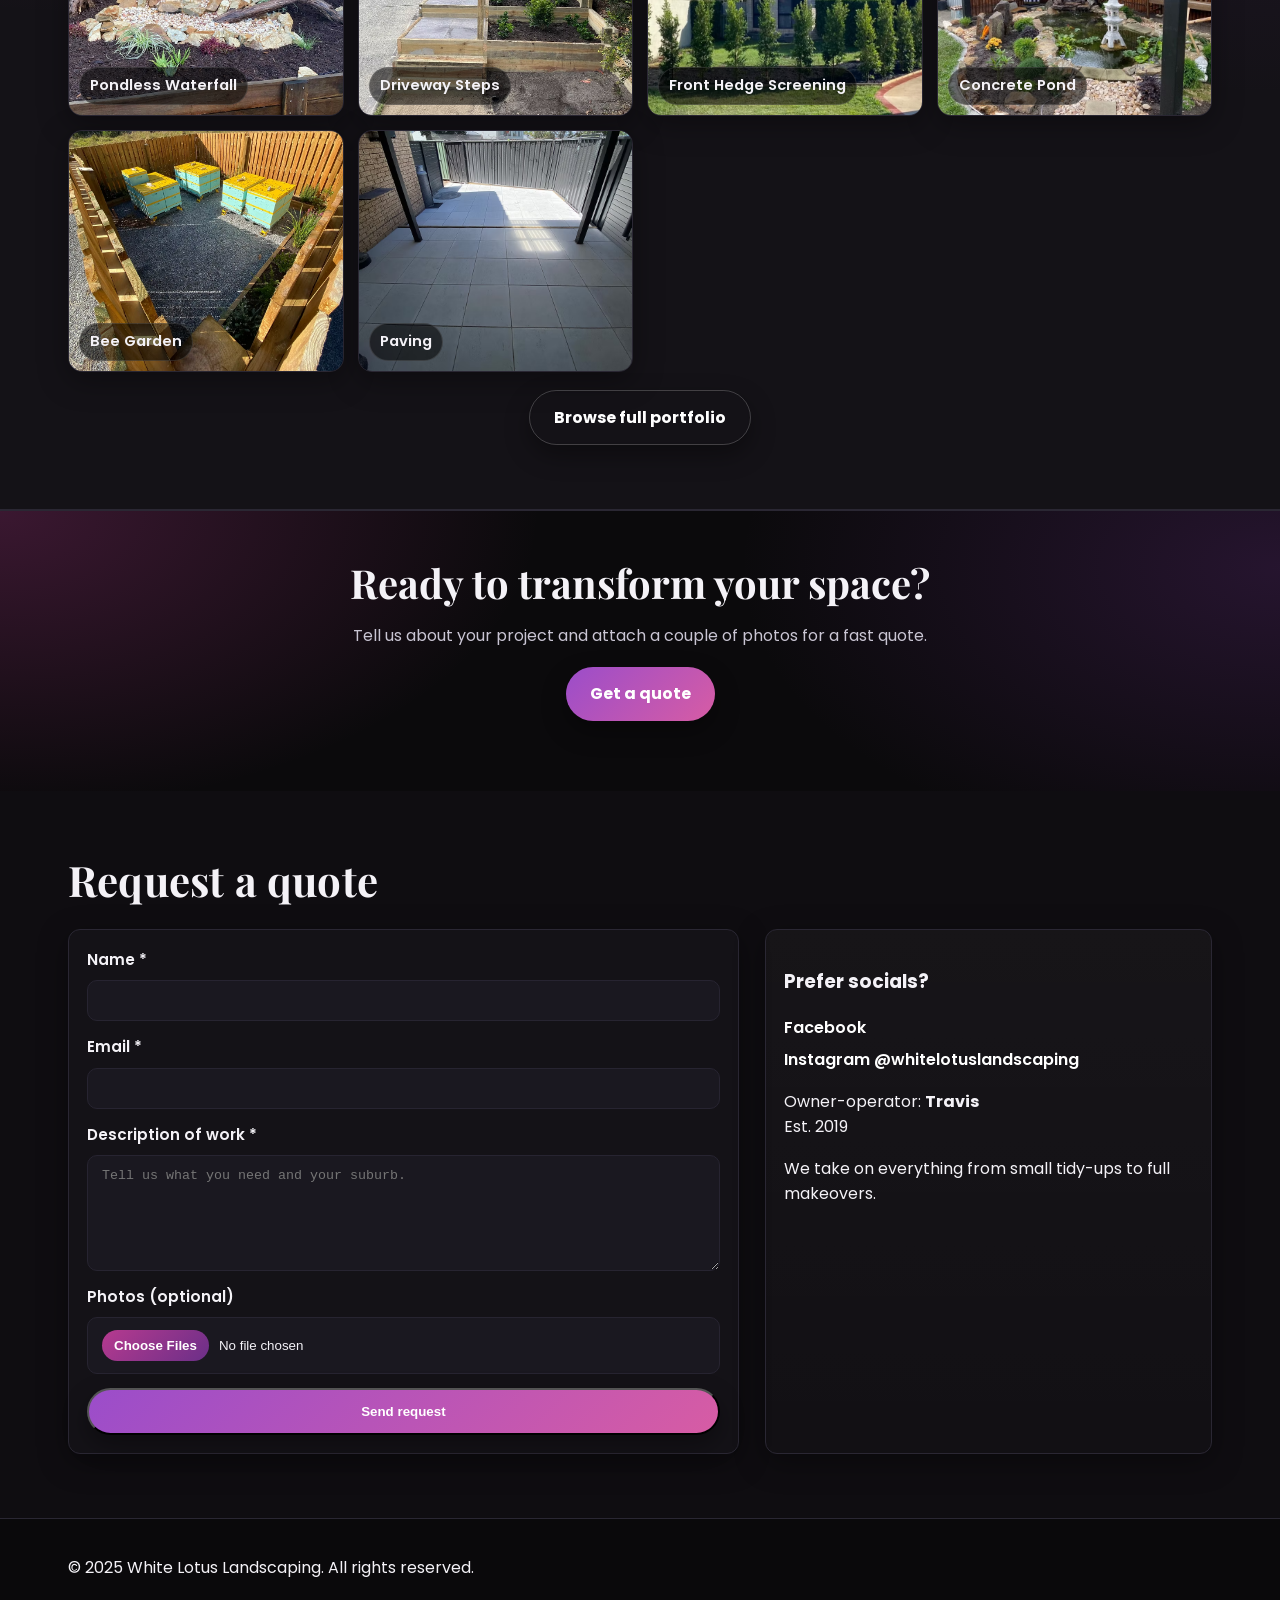
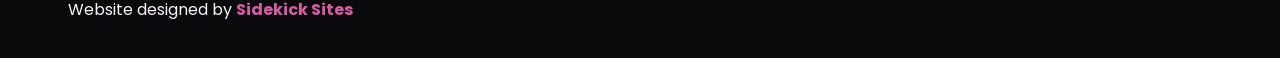
==== commit 0dfa0e52: "prefix" ====
--- a/index.html
+++ b/index.html
@@ -77,9 +77,8 @@
         <a class="btn ghost" href="portfolio.html">See our work</a>
       </div>
       <ul class="badges" aria-label="Highlights">
-        <li>Owner-operated by Travis</li>
-        <li>Since 2019</li>
-        <li>Gold Coast & surrounding areas</li>
+    <p class="muted" style="margin-top:8px;">Owner-operated since 2019 • Gold Coast & surrounds</p>
+
       </ul>
     </div>
   </section>
--- a/style.css
+++ b/style.css
@@ -103,6 +103,72 @@
   background: rgba(11,10,12,.6);
   border-bottom: 1px solid rgba(255,255,255,.06);
   backdrop-filter: blur(10px);
+
+  /* ===== Header base ===== */
+.site-header {
+  position: sticky; top: 0; z-index: 1000;
+  background: #0d0b11; /* matches your dark theme */
+  border-bottom: 1px solid rgba(255,255,255,.06);
+}
+.header-inner {
+  display: flex; align-items: center; justify-content: space-between;
+  gap: 12px; padding: .75rem 0;
+}
+.brand { display: inline-flex; align-items: center; gap: .6rem; text-decoration: none; }
+.brand img { height: 36px; width: auto; display: block; }
+.brand-text { font-weight: 700; letter-spacing: .2px; }
+
+/* ===== Nav toggle (hamburger) ===== */
+.nav-toggle {
+  width: 42px; height: 42px; border-radius: 10px;
+  border: 1px solid rgba(255,255,255,.18);
+  background: rgba(255,255,255,.06);
+  position: relative;
+}
+.nav-toggle::before, .nav-toggle::after, .nav-toggle span {
+  content: ""; position: absolute; left: 10px; right: 10px; height: 2px;
+  background: #fff; border-radius: 2px; transition: transform .25s ease, opacity .2s;
+}
+.nav-toggle span { top: 20px; }
+.nav-toggle::before { top: 14px; }
+.nav-toggle::after { top: 26px; }
+
+/* Turn into an “X” when expanded */
+.nav-toggle[aria-expanded="true"]::before { transform: translateY(6px) rotate(45deg); }
+.nav-toggle[aria-expanded="true"]::after  { transform: translateY(-6px) rotate(-45deg); }
+.nav-toggle[aria-expanded="true"] span    { opacity: 0; }
+
+/* ===== Mobile nav (collapsed) ===== */
+.site-nav {
+  position: absolute; left: 0; right: 0; top: 100%;
+  background: #121018; border-bottom: 1px solid rgba(255,255,255,.06);
+  display: grid; gap: .25rem; padding: 0 1rem 1rem; transform-origin: top;
+  transform: scaleY(0); opacity: 0; pointer-events: none; transition: transform .2s ease, opacity .2s;
+}
+.site-nav a { padding: .9rem .75rem; border-radius: 10px; }
+.site-nav .btn { justify-self: start; }
+
+/* Shown state */
+.site-nav[data-collapsed="false"] {
+  transform: scaleY(1); opacity: 1; pointer-events: auto;
+}
+
+/* ===== Larger screens ===== */
+@media (min-width: 880px) {
+  .nav-toggle { display: none; }
+  .site-nav {
+    position: static; transform: none; opacity: 1; pointer-events: auto;
+    background: transparent; border: 0; padding: 0;
+    display: flex; align-items: center; gap: 1rem;
+  }
+  .site-nav a { padding: .5rem .75rem; }
+}
+
+/* ===== Very small screens: hide brand text to keep header tidy ===== */
+@media (max-width: 380px) {
+  .brand-text { display: none; }
+}
+
 }
 .header-inner{
   display:flex; align-items:center; justify-content:space-between;
@@ -450,3 +516,98 @@
   box-shadow: 0 14px 28px rgba(0,0,0,0.4);
   filter: brightness(1.05);
 }
+
+/* Comparison slider: improve touch hit-area */
+.ba-slider { position: relative; touch-action: none; }  /* disables browser panning while dragging */
+.ba-handle {
+  width: 36px; height: 36px; border-radius: 999px;
+  border: 2px solid rgba(255,255,255,.85);
+  background: rgba(0,0,0,.45);
+  position: absolute; top: 50%; transform: translate(-50%, -50%);
+  box-shadow: 0 6px 18px rgba(0,0,0,.35);
+}
+@media (max-width: 640px) {
+  .ba-handle { width: 44px; height: 44px; } /* bigger thumb on phones */
+}
+
+/* Make <details> look like a static section (always open) */
+.service-details[open] > summary {
+  list-style: none;          /* hide default triangle */
+}
+.service-details > summary::-webkit-details-marker { display: none; }
+.service-details > summary {
+  margin: 0 0 .5rem 0;
+  font-weight: 700;
+  font-size: 1rem;
+  opacity: .9;
+  cursor: default;           /* no “click to open” cursor */
+}
+.service-details .list { margin: 0; padding-left: 1.1rem; }
+
+:root{
+  --header-h: 68px;
+}
+
+/* Make header readable on top of photos and keep it tidy on mobile */
+.site-header{
+  position: sticky;
+  top: 0;
+  z-index: 1000;
+  background: rgba(10, 8, 12, 0.55);
+  backdrop-filter: blur(8px);
+  -webkit-backdrop-filter: blur(8px);
+  transition: background .25s ease, box-shadow .25s ease;
+}
+.site-header.scrolled{
+  background: rgba(10, 8, 12, 0.94);
+  box-shadow: 0 6px 24px rgba(0,0,0,.25);
+}
+
+/* Mobile tweaks */
+@media (max-width: 768px){
+  .site-header .brand img{ height: 28px; }
+  .site-header .brand .brand-text{ display:none; } /* keep logo only on small screens */
+  .nav-toggle{
+    width: 42px; height: 42px; border-radius: 12px;
+    background: #1d1721; border: 1px solid rgba(255,255,255,.08);
+  }
+  /* Hide the big header CTA pill on phones so it doesn't crush the nav */
+  .site-header .header-cta{ display:none; }
+
+  /* ensure the hero isn't hidden behind the sticky header */
+  .hero{ padding-top: var(--header-h); }
+
+  /* Comfortable hero typography on phones */
+  .hero h1{ font-size: 9vw; line-height: 1.06; letter-spacing: .2px; }
+  .hero .lead{ font-size: 4.6vw; }
+  .hero .actions{ gap: 12px; }
+}
+
+/* Before/After chips */
+.ba-chips{
+  position: absolute;
+  top: 12px;
+  left: 12px;
+  display: flex;
+  gap: 8px;
+  z-index: 4;
+}
+.ba-chip{
+  appearance: none;
+  border: 0;
+  padding: 6px 10px;
+  border-radius: 999px;
+  font: 600 12px/1 system-ui, -apple-system, Segoe UI, Roboto, Inter, "Helvetica Neue", Arial, sans-serif;
+  color: #fff;
+  background: rgba(0,0,0,.45);
+  backdrop-filter: blur(6px);
+  -webkit-backdrop-filter: blur(6px);
+  box-shadow: 0 2px 8px rgba(0,0,0,.25);
+}
+.ba-chip.active{
+  background: linear-gradient(135deg, #b84ecb, #6b4df6);
+}
+@media (min-width: 768px){
+  .ba-chip{ font-size: 13px; padding: 7px 12px; }
+}
+
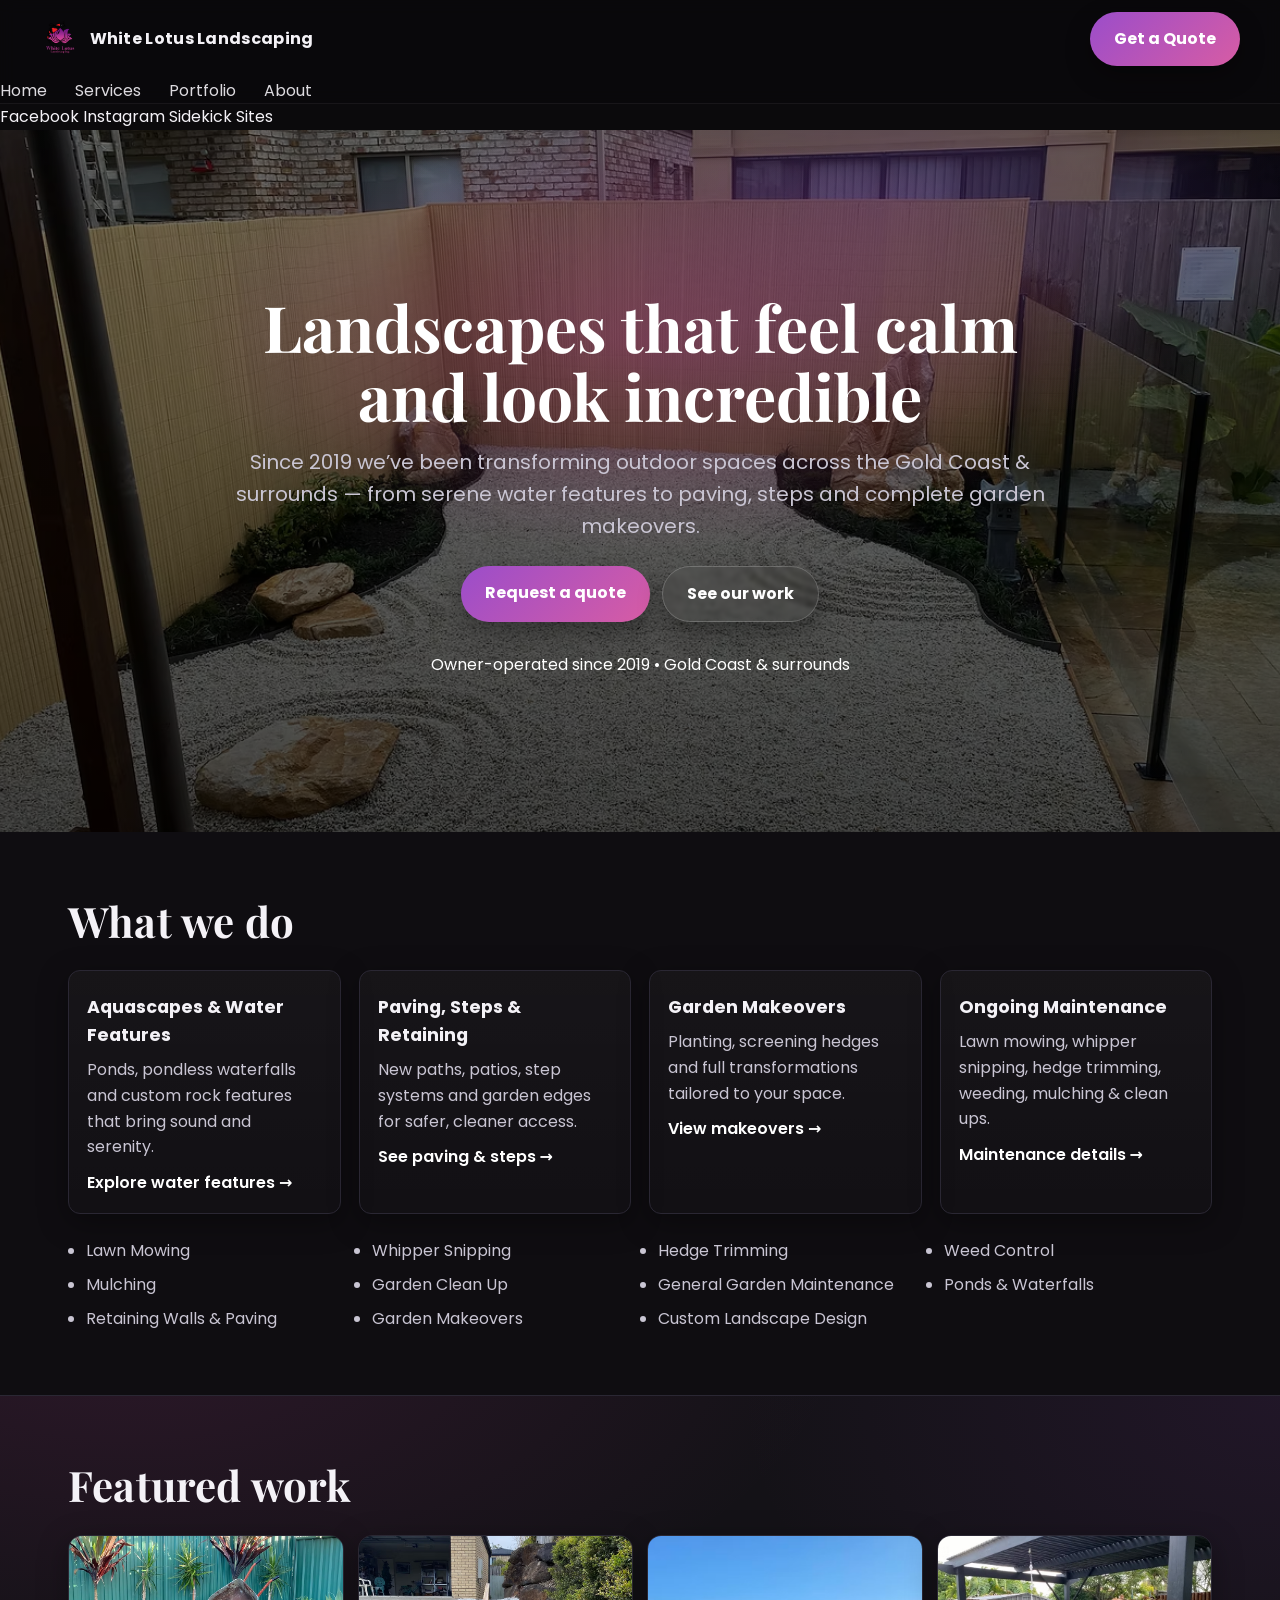
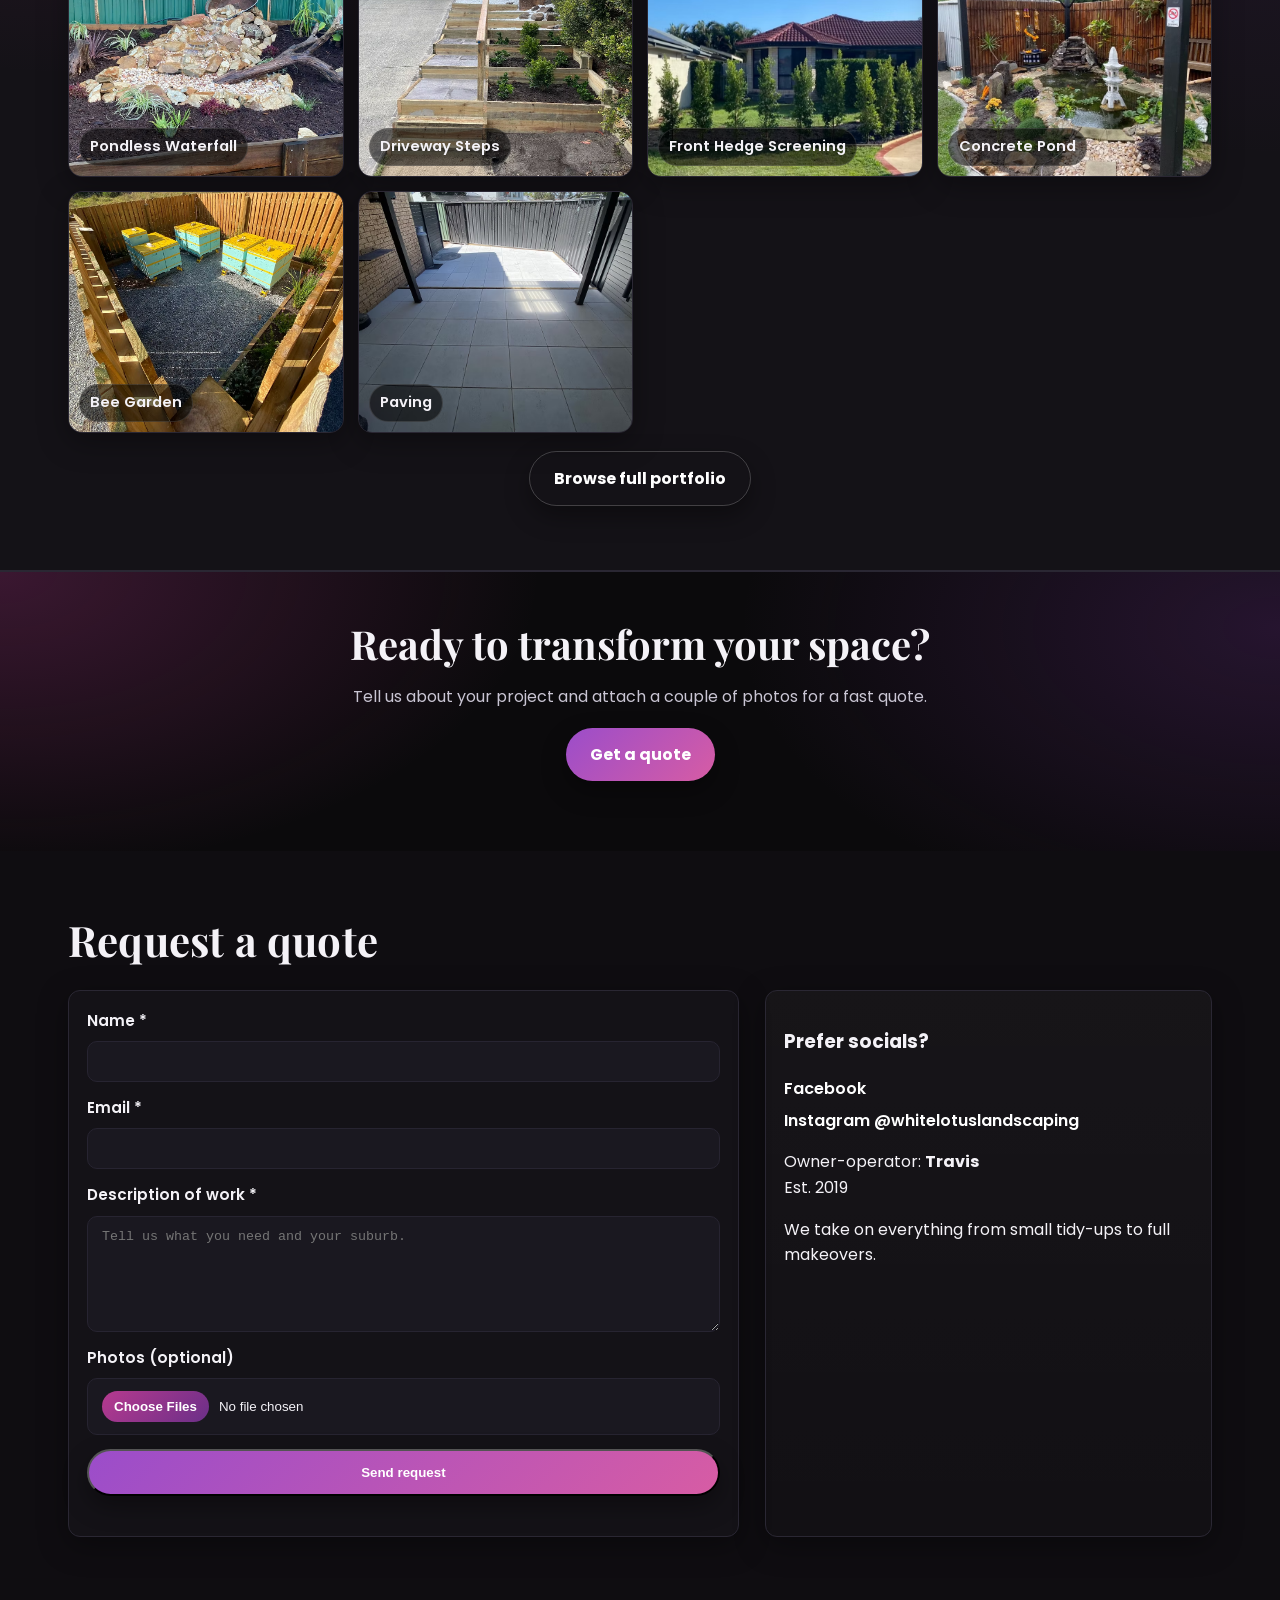
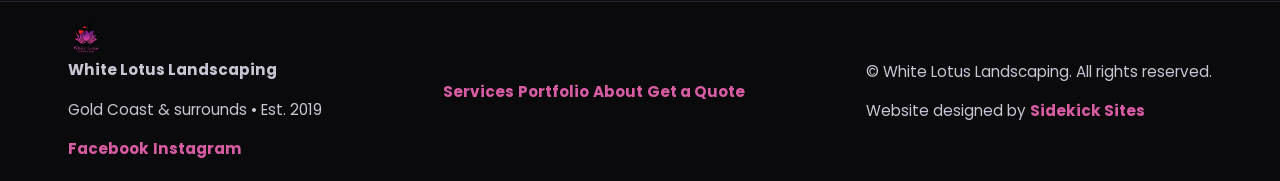
==== commit abb4ce3e: "working on footer" ====
--- a/index.html
+++ b/index.html
@@ -1,6 +1,9 @@
 <!doctype html>
 <html lang="en" id="top">
 <head>
+    <title>White Lotus Landscaping — Gold Coast</title>
+<meta name="description" content="Creative, detail-driven landscaping since 2019 — makeovers, paving & steps, ponds & waterfalls, hedges, and maintenance. Get a quote today." />
+
   <meta charset="utf-8" />
   <meta name="viewport" content="width=device-width, initial-scale=1" />
 
@@ -45,25 +48,32 @@
 
   <!-- Header -->
   <header class="site-header">
-    <div class="container header-inner">
-      <a class="brand" href="index.html" aria-label="White Lotus Landscaping">
-        <img src="images/logo-transparent.png" alt="White Lotus Landscaping logo" height="40"
-             onerror="this.onerror=null;this.src='images/logo.jpg';" />
-        <span class="brand-text">White Lotus Landscaping</span>
-      </a>
-
-      <button class="nav-toggle" aria-label="Open menu" aria-expanded="false">
-        <span></span><span></span><span></span>
-      </button>
-
-      <nav class="nav" aria-label="Primary">
-        <a href="#services">Services</a>
-        <a href="portfolio.html">Portfolio</a>
-        <a href="about.html">About</a>
-        <a href="#contact" class="btn small">Get a quote</a>
-      </nav>
-    </div>
-  </header>
+  <div class="container header-inner">
+    <button class="nav-toggle" aria-label="Open menu" aria-expanded="false">
+      <span></span>
+    </button>
+
+    <a class="brand" href="index.html" aria-label="White Lotus Landscaping">
+      <img src="images/logo-transparent.png" alt="White Lotus Landscaping logo" height="36"
+           onerror="this.onerror=null;this.src='images/logo.jpg';" />
+      <span class="brand-text">White Lotus Landscaping</span>
+    </a>
+
+    <a class="btn header-cta" href="contact.html">Get a Quote</a>
+  </div>
+
+  <nav class="nav">
+    <a href="index.html">Home</a>
+    <a href="services.html">Services</a>
+    <a href="portfolio.html">Portfolio</a>
+    <a href="about.html">About</a>
+  </nav>
+</header>
+
+<a href="https://www.facebook.com/share/172BXBtpYT/?mibextid=wwXIfr" target="_blank" rel="noopener">Facebook</a>
+<a href="https://instagram.com/whitelotuslandscaping" target="_blank" rel="noopener">Instagram</a>
+<a href="https://zanemcdermott.github.io/hello-static/" target="_blank" rel="noopener">Sidekick Sites</a>
+
 
   <!-- Hero -->
   <section class="hero">
@@ -225,18 +235,36 @@
   </section>
 
   <!-- Footer -->
-  <footer class="site-footer">
-  <div class="container">
-    <p>&copy; 2025 White Lotus Landscaping. All rights reserved.</p>
-    <p>
-      Website designed by 
-      <a href="https://zanemcdermott.github.io/hello-static/" target="_blank" rel="noopener noreferrer">
-        Sidekick Sites
-      </a>
-    </p>
-  </div>
-</footer>
+   <footer class="site-footer">
+    <div class="container footer-inner">
+      <div class="foot-brand">
+        <img src="images/logo-transparent.png" alt="" height="36"
+             onerror="this.onerror=null;this.src='images/logo.jpg';" />
+        <strong>White Lotus Landscaping</strong>
+        <p>Gold Coast &amp; surrounds • Est. 2019</p>
+        <div class="social">
+          <a href="https://www.facebook.com/share/172BXBtpYT/?mibextid=wwXIfr" aria-label="Facebook" target="_blank" rel="noopener">Facebook</a>
+          <a href="https://instagram.com/whitelotuslandscaping" aria-label="Instagram" target="_blank" rel="noopener">Instagram</a>
+        </div>
+      </div>
+
+      <nav class="foot-nav">
+        <a href="services.html">Services</a>
+        <a href="portfolio.html">Portfolio</a>
+        <a href="about.html">About</a>
+        <a href="contact.html">Get a Quote</a>
+      </nav>
+
+      <div class="foot-legal">
+        <p>&copy; <span id="y"></span> White Lotus Landscaping. All rights reserved.</p>
+        <p class="credit">Website designed by
+          <a href="https://zanemcdermott.github.io/hello-static/" target="_blank" rel="noopener">Sidekick Sites</a>
+        </p>
+      </div>
+    </div>
+  </footer>
 
   <script src="script.js?v=1"></script>
 </body>
 </html>
+
--- a/style.css
+++ b/style.css
@@ -98,70 +98,76 @@
 .btn.small{ padding: 8px 14px; font-size:.95rem; }
 
 /* Header */
+:root{ --header-h: 68px; }
+
 .site-header{
-  position: sticky; top:0; z-index: 50;
-  background: rgba(11,10,12,.6);
+  position: sticky; top:0; z-index: 1000;
+  background: rgba(10, 8, 12, 0.55);
   border-bottom: 1px solid rgba(255,255,255,.06);
   backdrop-filter: blur(10px);
-
-  /* ===== Header base ===== */
-.site-header {
-  position: sticky; top: 0; z-index: 1000;
-  background: #0d0b11; /* matches your dark theme */
-  border-bottom: 1px solid rgba(255,255,255,.06);
-}
-.header-inner {
-  display: flex; align-items: center; justify-content: space-between;
+  transition: background .25s ease, box-shadow .25s ease;
+}
+.site-header.scrolled{
+  background: rgba(10, 8, 12, 0.94);
+  box-shadow: 0 6px 24px rgba(0,0,0,.25);
+}
+.header-inner{
+  display:flex; align-items:center; justify-content:space-between;
+  min-height: var(--header-h);
   gap: 12px; padding: .75rem 0;
 }
-.brand { display: inline-flex; align-items: center; gap: .6rem; text-decoration: none; }
-.brand img { height: 36px; width: auto; display: block; }
-.brand-text { font-weight: 700; letter-spacing: .2px; }
-
-/* ===== Nav toggle (hamburger) ===== */
-.nav-toggle {
+.brand{ display:inline-flex; align-items:center; gap:.6rem; font-weight:700; text-decoration:none; }
+.brand img{ height:36px; width:auto; display:block; }
+.brand-text{ letter-spacing:.3px; }
+@media (max-width: 720px){ .brand-text{ display:none; } }
+
+/* Hamburger */
+.nav-toggle{
   width: 42px; height: 42px; border-radius: 10px;
   border: 1px solid rgba(255,255,255,.18);
   background: rgba(255,255,255,.06);
-  position: relative;
-}
-.nav-toggle::before, .nav-toggle::after, .nav-toggle span {
-  content: ""; position: absolute; left: 10px; right: 10px; height: 2px;
-  background: #fff; border-radius: 2px; transition: transform .25s ease, opacity .2s;
-}
-.nav-toggle span { top: 20px; }
-.nav-toggle::before { top: 14px; }
-.nav-toggle::after { top: 26px; }
-
-/* Turn into an “X” when expanded */
-.nav-toggle[aria-expanded="true"]::before { transform: translateY(6px) rotate(45deg); }
-.nav-toggle[aria-expanded="true"]::after  { transform: translateY(-6px) rotate(-45deg); }
-.nav-toggle[aria-expanded="true"] span    { opacity: 0; }
-
-/* ===== Mobile nav (collapsed) ===== */
-.site-nav {
-  position: absolute; left: 0; right: 0; top: 100%;
-  background: #121018; border-bottom: 1px solid rgba(255,255,255,.06);
-  display: grid; gap: .25rem; padding: 0 1rem 1rem; transform-origin: top;
-  transform: scaleY(0); opacity: 0; pointer-events: none; transition: transform .2s ease, opacity .2s;
-}
-.site-nav a { padding: .9rem .75rem; border-radius: 10px; }
-.site-nav .btn { justify-self: start; }
-
-/* Shown state */
-.site-nav[data-collapsed="false"] {
-  transform: scaleY(1); opacity: 1; pointer-events: auto;
-}
-
-/* ===== Larger screens ===== */
-@media (min-width: 880px) {
-  .nav-toggle { display: none; }
-  .site-nav {
-    position: static; transform: none; opacity: 1; pointer-events: auto;
-    background: transparent; border: 0; padding: 0;
-    display: flex; align-items: center; gap: 1rem;
+  position: relative; display: grid; place-items: center;
+}
+.nav-toggle span,
+.nav-toggle::before,
+.nav-toggle::after{
+  content:""; position:absolute; left:10px; right:10px; height:2px;
+  background:#fff; border-radius:2px; transition: transform .25s, opacity .2s;
+}
+.nav-toggle span{ top:20px; }
+.nav-toggle::before{ top:14px; }
+.nav-toggle::after{ top:26px; }
+.nav-toggle[aria-expanded="true"]::before{ transform: translateY(6px) rotate(45deg); }
+.nav-toggle[aria-expanded="true"]::after { transform: translateY(-6px) rotate(-45deg); }
+.nav-toggle[aria-expanded="true"] span   { opacity:0; }
+
+/* Nav */
+.nav{
+  display:flex; align-items:center; gap: clamp(14px, 3vw, 28px);
+}
+.nav a{ opacity:.9; }
+.nav a.btn{ opacity:1; }
+
+/* Mobile menu */
+@media (max-width: 979px){
+  .nav{
+    position: fixed; inset: var(--header-h) 0 auto 0;
+    flex-direction: column; align-items: flex-start;
+    padding: 20px clamp(16px, 4vw, 28px);
+    background: rgba(11,10,12,.96);
+    transform: translateY(-110%);
+    transition: transform .25s ease;
+    border-bottom: 1px solid var(--line);
+    gap:18px;
   }
-  .site-nav a { padding: .5rem .75rem; }
+  body.nav-open .nav{ transform: translateY(0); }
+  .site-header .header-cta{ display:none; }
+}
+@media (min-width: 980px){
+  .nav-toggle{ display:none; }
+}
+@media (max-width: 380px){
+  .brand-text{ display:none; }
 }
 
 /* ===== Very small screens: hide brand text to keep header tidy ===== */
@@ -169,7 +175,6 @@
   .brand-text { display: none; }
 }
 
-}
 .header-inner{
   display:flex; align-items:center; justify-content:space-between;
   min-height: 68px;
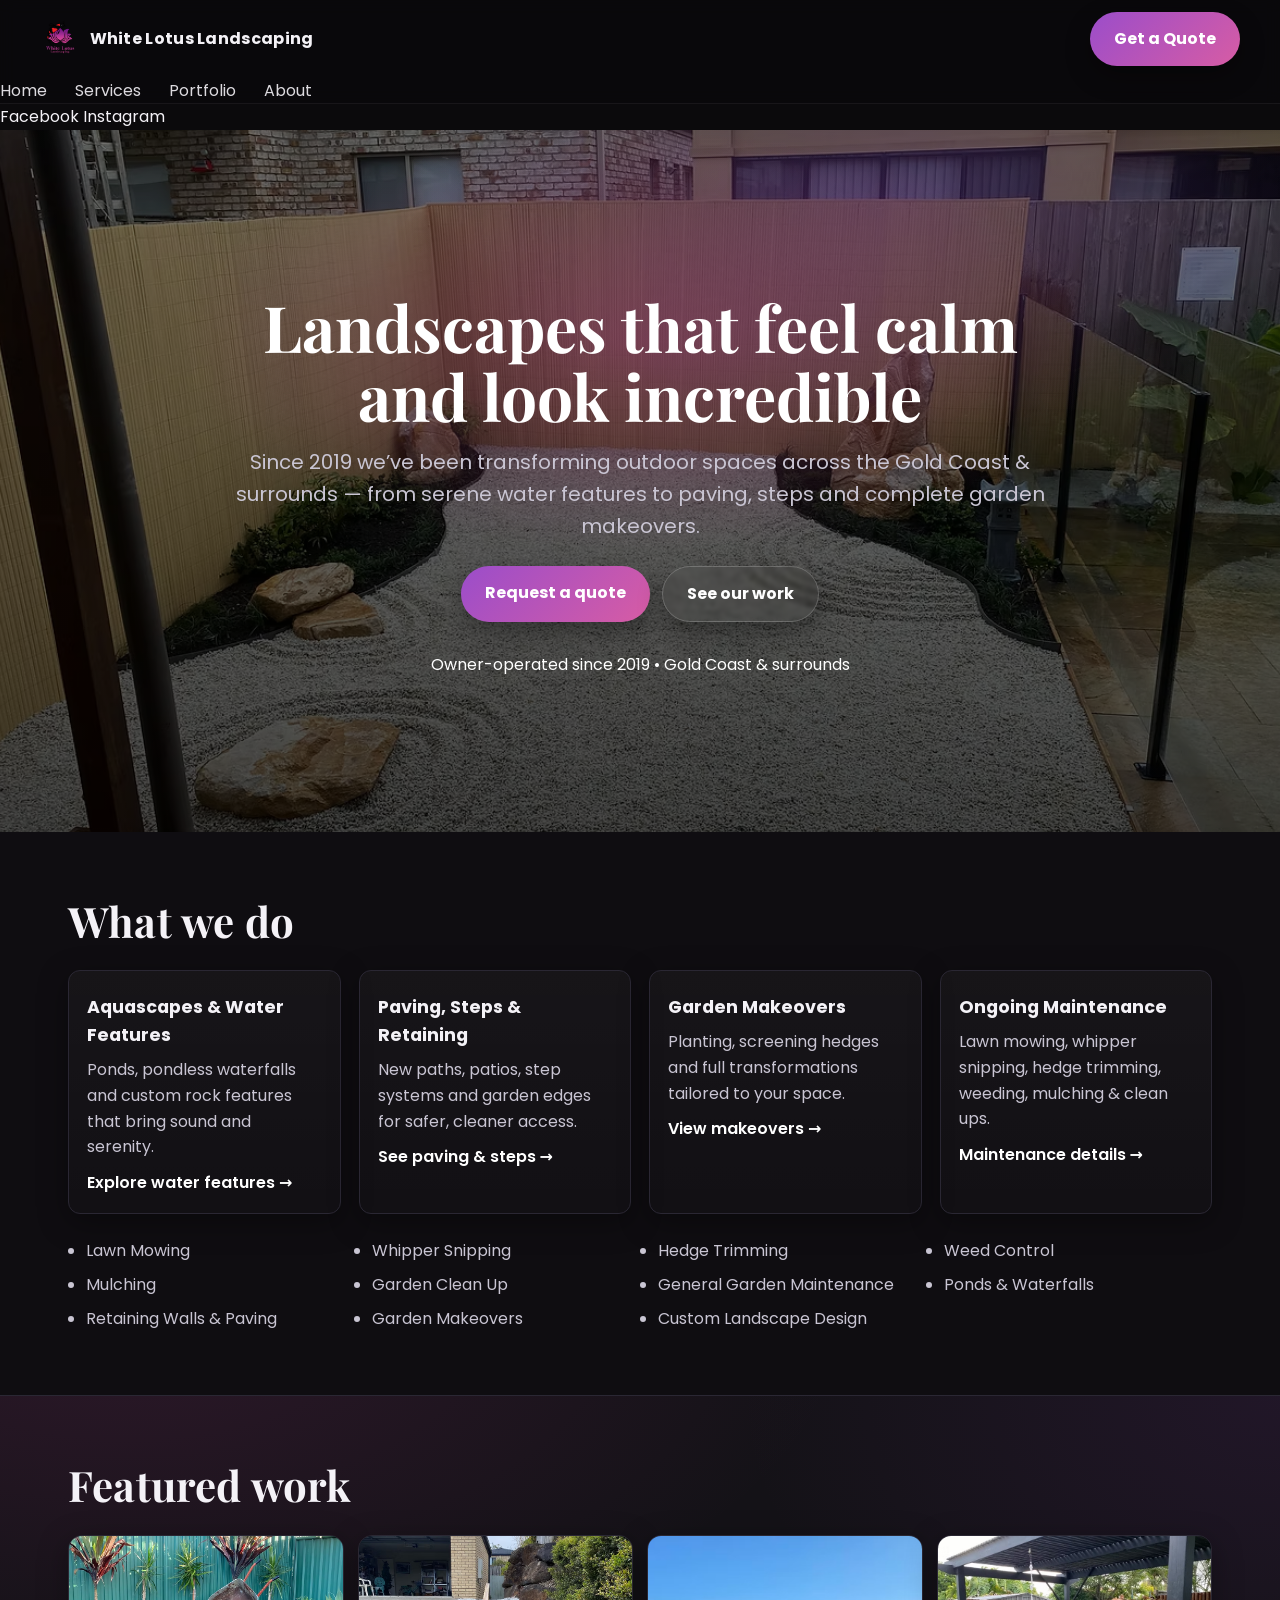
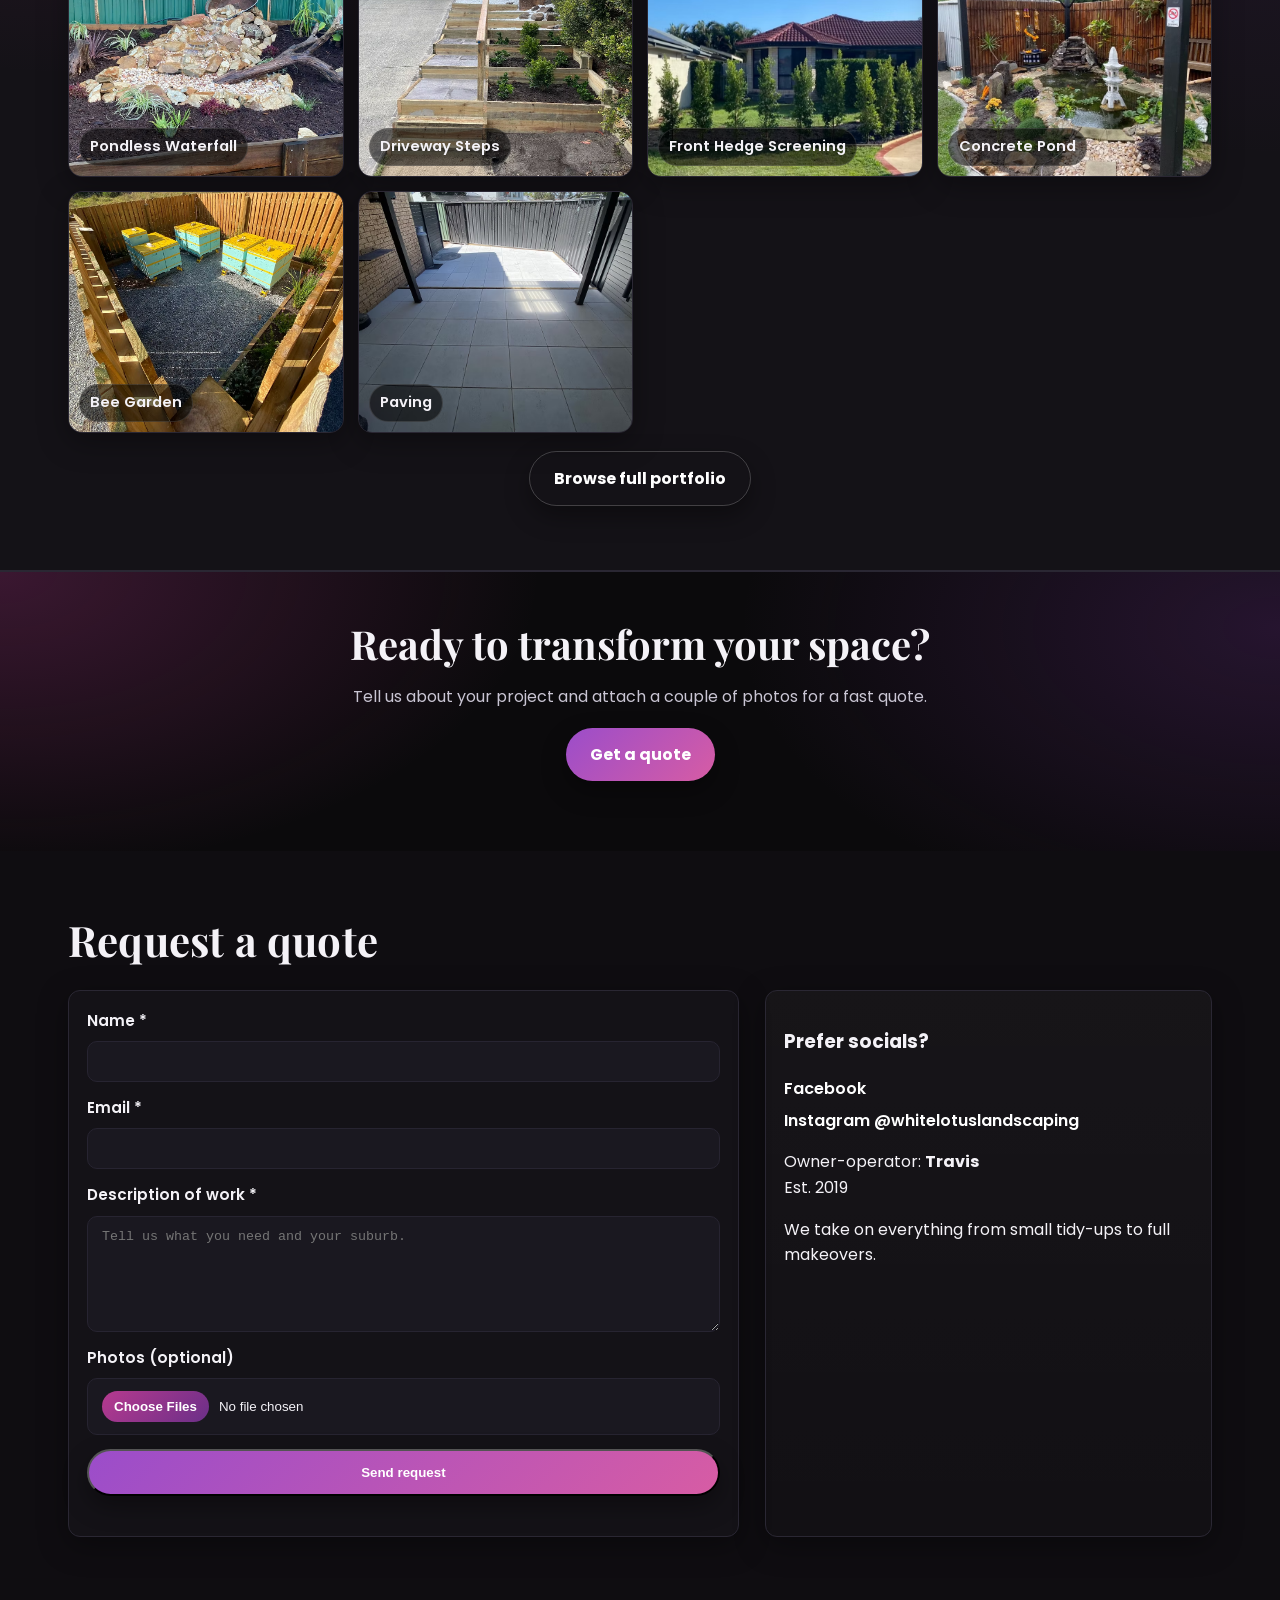
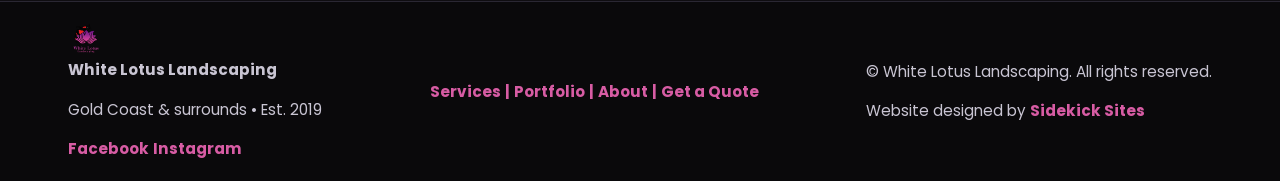
==== commit a12988a0: "working on footer" ====
--- a/index.html
+++ b/index.html
@@ -72,7 +72,6 @@
 
 <a href="https://www.facebook.com/share/172BXBtpYT/?mibextid=wwXIfr" target="_blank" rel="noopener">Facebook</a>
 <a href="https://instagram.com/whitelotuslandscaping" target="_blank" rel="noopener">Instagram</a>
-<a href="https://zanemcdermott.github.io/hello-static/" target="_blank" rel="noopener">Sidekick Sites</a>
 
 
   <!-- Hero -->
@@ -250,8 +249,11 @@
 
       <nav class="foot-nav">
         <a href="services.html">Services</a>
+         <a>|</a>
         <a href="portfolio.html">Portfolio</a>
+        <a>|</a>
         <a href="about.html">About</a>
+        <a>|</a>
         <a href="contact.html">Get a Quote</a>
       </nav>
 
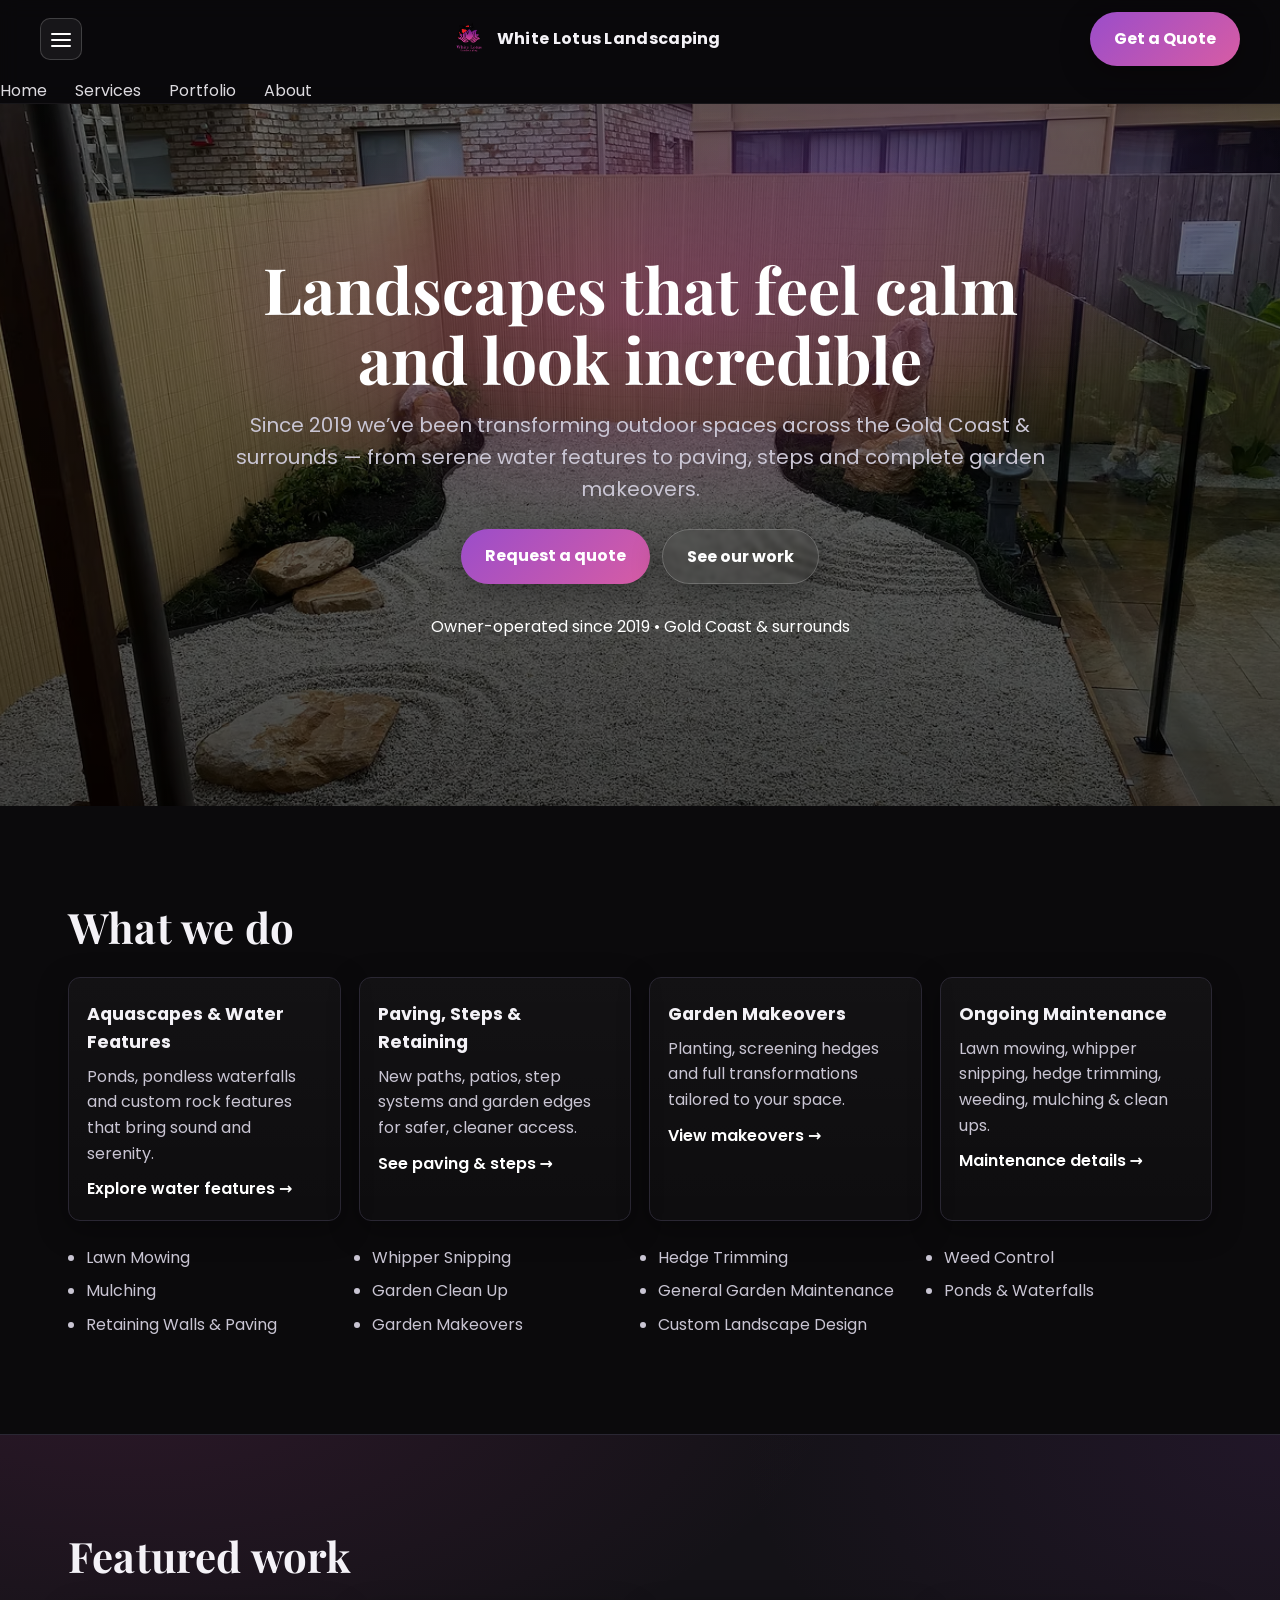
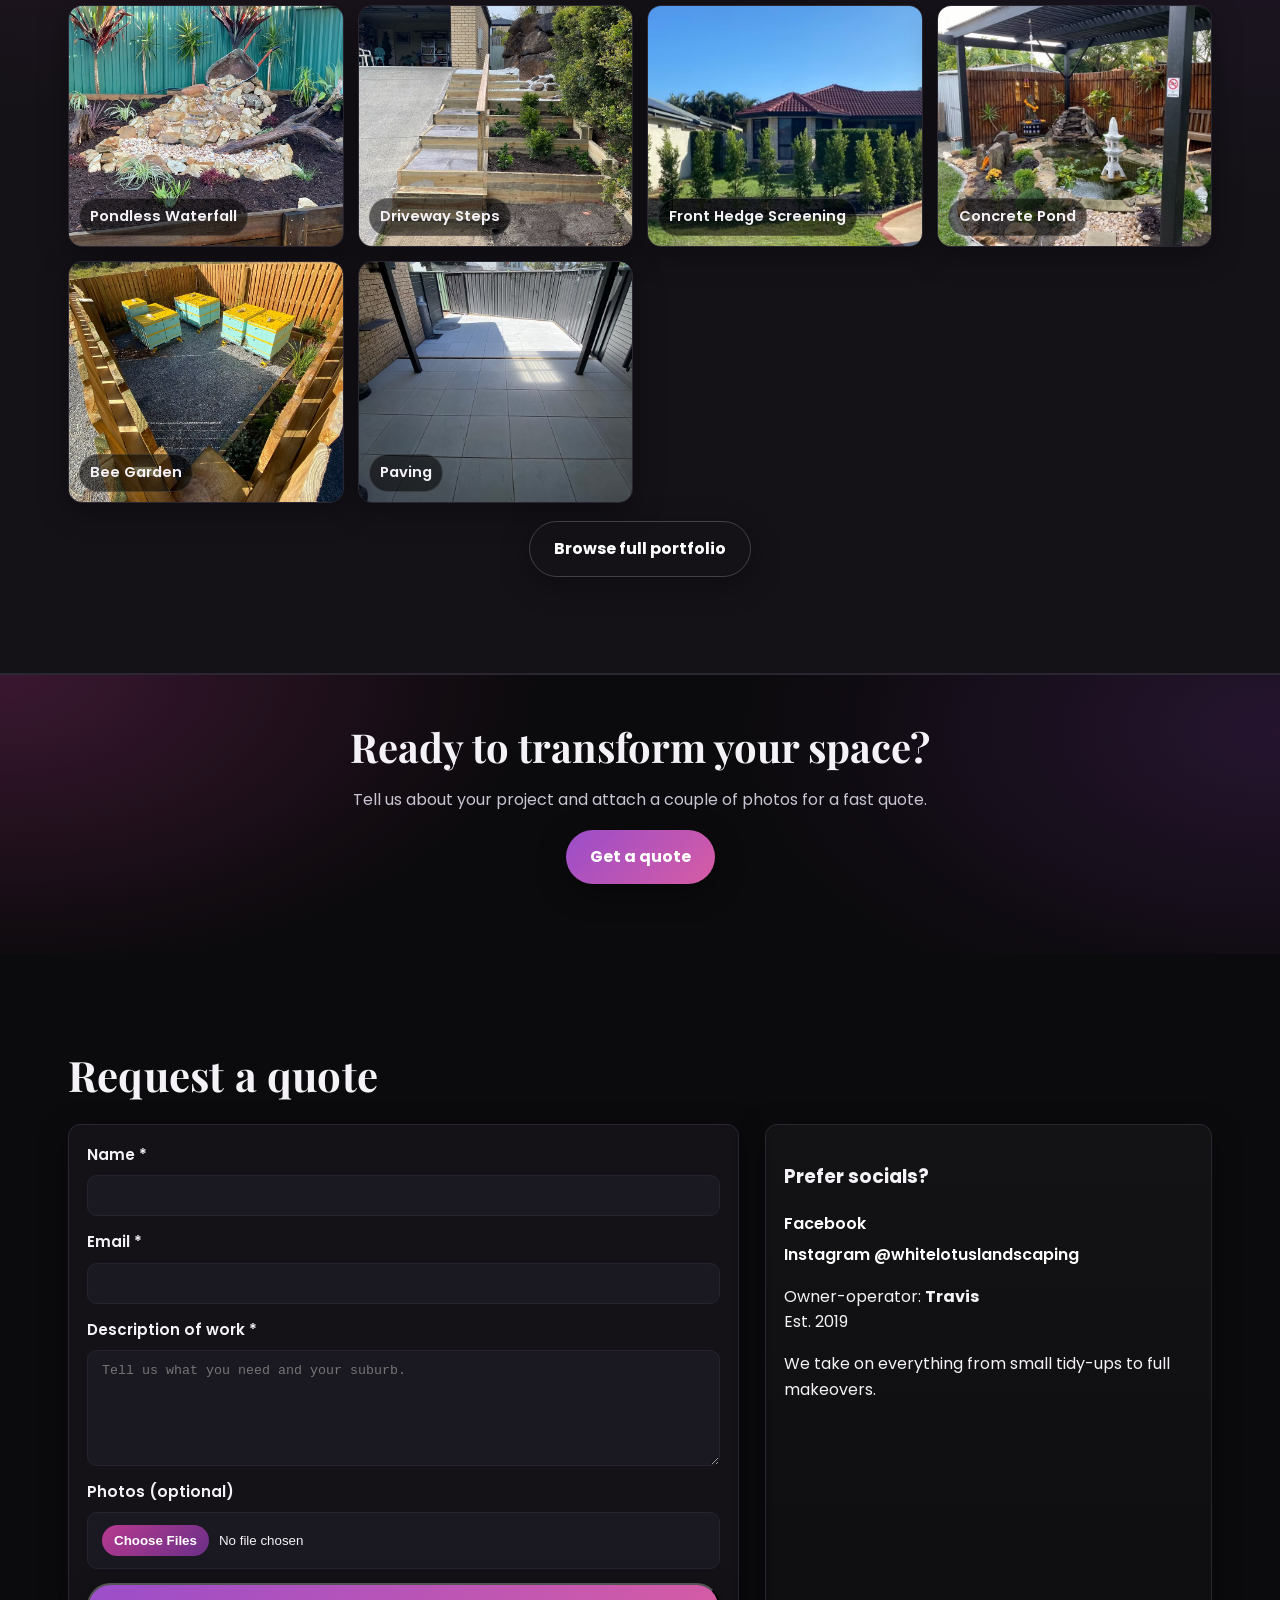
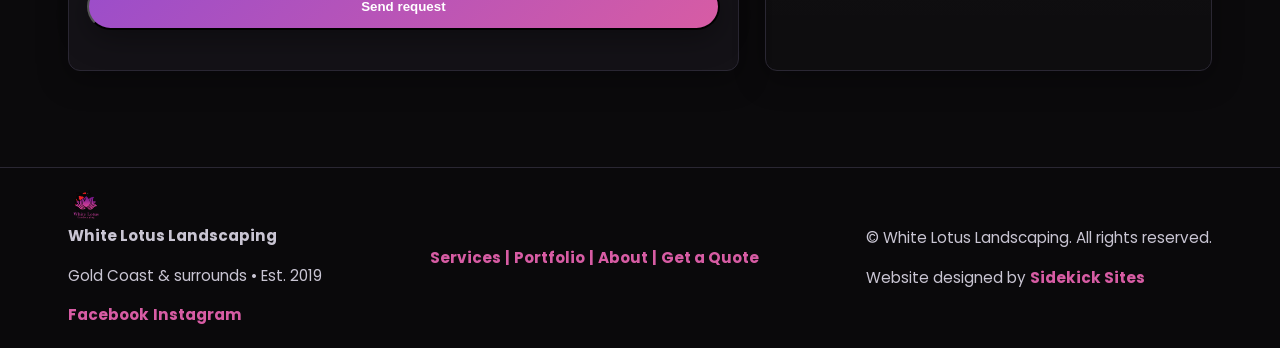
==== commit 5fa21e2a: "fixed header" ====
--- a/index.html
+++ b/index.html
@@ -69,10 +69,6 @@
     <a href="about.html">About</a>
   </nav>
 </header>
-
-<a href="https://www.facebook.com/share/172BXBtpYT/?mibextid=wwXIfr" target="_blank" rel="noopener">Facebook</a>
-<a href="https://instagram.com/whitelotuslandscaping" target="_blank" rel="noopener">Instagram</a>
-
 
   <!-- Hero -->
   <section class="hero">
--- a/style.css
+++ b/style.css
@@ -1,5 +1,5 @@
 /* =========================================================
-   White Lotus Landscaping — Global Styles
+   White Lotus Landscaping — Global Styles (clean build)
    Brand: magenta→violet gradient, dark background, airy type
    ========================================================= */
 
@@ -8,16 +8,16 @@
 
 /* Design tokens */
 :root{
-  --bg: #0b0a0c;           /* main background (near-black) */
-  --bg-2: #141217;         /* surface */
-  --bg-3: #1a1820;         /* elevated surface */
+  --bg: #0b0a0c;
+  --bg-2: #141217;
+  --bg-3: #1a1820;
   --text: #F4F2F7;
   --muted: #C9C5D3;
   --line: #2a2733;
 
-  --accent: #B63A8F;       /* magenta */
-  --accent-2: #6B2F88;     /* violet */
-  --accent-3: #E25DB5;     /* bright for hovers */
+  --accent: #B63A8F;
+  --accent-2: #6B2F88;
+  --accent-3: #E25DB5;
 
   --radius-l: 18px;
   --radius-m: 12px;
@@ -25,13 +25,13 @@
   --shadow-2: 0 10px 50px rgba(0,0,0,.5);
 
   --container: 1200px;
+  --header-h: 68px;
 }
 
 /* Reset & base */
 *,
 *::before,
 *::after { box-sizing: border-box; }
-
 html, body { height: 100%; }
 
 body{
@@ -49,6 +49,14 @@
 a{ color: var(--text); text-decoration: none; }
 a:hover{ color: var(--accent-3); }
 
+/* Focus visibility */
+:where(a, button, .btn, input, textarea, summary):focus-visible{
+  outline: 2px solid rgba(182,58,143,.75);
+  outline-offset: 2px;
+  border-radius: 10px;
+}
+
+/* Containers & sections */
 .container{
   width: 100%;
   max-width: var(--container);
@@ -57,17 +65,31 @@
 }
 
 .section{
+  position: relative;
   padding: clamp(56px, 8vw, 96px) 0;
 }
-
 .section.alt{
-  background: radial-gradient(1200px 600px at 10% -10%, rgba(182,58,143,.15), transparent 60%),
-              radial-gradient(900px 600px at 100% 0%, rgba(107,47,136,.15), transparent 60%),
-              var(--bg-2);
+  background:
+    radial-gradient(1200px 600px at 10% -10%, rgba(182,58,143,.15), transparent 60%),
+    radial-gradient(900px 600px at 100% 0%, rgba(107,47,136,.15), transparent 60%),
+    var(--bg-2);
   border-top: 1px solid var(--line);
   border-bottom: 1px solid var(--line);
 }
-
+/* Optional taper variant */
+.section--taper::before,
+.section--taper::after{
+  content:""; position:absolute; left:0; width:100%; height:56px; pointer-events:none;
+  background:
+    radial-gradient(120% 100% at 50% 0,
+      rgba(255,255,255,.06) 0,
+      rgba(255,255,255,.04) 35%,
+      rgba(255,255,255,0) 60%);
+}
+.section--taper::before{ top:-56px; transform: scaleY(-1); }
+.section--taper::after{ bottom:-56px; }
+
+/* Headings */
 .h2{
   font-family: "Playfair Display", serif;
   font-size: clamp(28px, 3.4vw, 42px);
@@ -79,17 +101,16 @@
 /* Buttons */
 .btn{
   display:inline-block;
-  padding: 12px 20px;
+  padding: 14px 24px;
   border-radius: 999px;
-  background: linear-gradient(135deg, var(--accent), var(--accent-2));
+  background: linear-gradient(135deg, #9b4dca, #d75ca4);
   color:#fff;
-  font-weight: 600;
+  font-weight: 700;
   box-shadow: var(--shadow-1);
-  transition: transform .16s ease, box-shadow .16s ease, opacity .16s ease;
-}
-.btn:hover{ transform: translateY(-1px); box-shadow: var(--shadow-2); }
+  transition: transform .08s ease, box-shadow .2s ease, filter .2s ease, opacity .16s ease;
+}
+.btn:hover{ transform: translateY(-2px); box-shadow: 0 14px 28px rgba(0,0,0,.4); filter: brightness(1.05); }
 .btn:active{ transform: translateY(0); }
-
 .btn.ghost{
   background: transparent;
   border: 1.5px solid rgba(255,255,255,.2);
@@ -97,36 +118,38 @@
 }
 .btn.small{ padding: 8px 14px; font-size:.95rem; }
 
-/* Header */
-:root{ --header-h: 68px; }
-
+/* =========================
+   Header & Navigation — FINAL
+   ========================= */
+
+/* Header shell */
 .site-header{
-  position: sticky; top:0; z-index: 1000;
-  background: rgba(10, 8, 12, 0.55);
+  position: sticky; top:0; z-index:1000;
+  background: rgba(10,8,12,.55);
   border-bottom: 1px solid rgba(255,255,255,.06);
-  backdrop-filter: blur(10px);
+  backdrop-filter: blur(10px); -webkit-backdrop-filter: blur(10px);
   transition: background .25s ease, box-shadow .25s ease;
 }
 .site-header.scrolled{
-  background: rgba(10, 8, 12, 0.94);
+  background: rgba(10,8,12,.94);
   box-shadow: 0 6px 24px rgba(0,0,0,.25);
 }
 .header-inner{
   display:flex; align-items:center; justify-content:space-between;
   min-height: var(--header-h);
-  gap: 12px; padding: .75rem 0;
+  gap:12px; padding:.75rem 0;
 }
 .brand{ display:inline-flex; align-items:center; gap:.6rem; font-weight:700; text-decoration:none; }
 .brand img{ height:36px; width:auto; display:block; }
 .brand-text{ letter-spacing:.3px; }
-@media (max-width: 720px){ .brand-text{ display:none; } }
+@media (max-width:720px){ .brand-text{ display:none; } }
 
 /* Hamburger */
 .nav-toggle{
-  width: 42px; height: 42px; border-radius: 10px;
-  border: 1px solid rgba(255,255,255,.18);
+  width:42px; height:42px; border-radius:10px;
+  border:1px solid rgba(255,255,255,.18);
   background: rgba(255,255,255,.06);
-  position: relative; display: grid; place-items: center;
+  position:relative; display:grid; place-items:center; cursor:pointer; z-index:1002;
 }
 .nav-toggle span,
 .nav-toggle::before,
@@ -141,78 +164,42 @@
 .nav-toggle[aria-expanded="true"]::after { transform: translateY(-6px) rotate(-45deg); }
 .nav-toggle[aria-expanded="true"] span   { opacity:0; }
 
-/* Nav */
-.nav{
-  display:flex; align-items:center; gap: clamp(14px, 3vw, 28px);
-}
+/* Desktop nav */
+.nav{ display:flex; align-items:center; gap: clamp(14px, 3vw, 28px); }
 .nav a{ opacity:.9; }
 .nav a.btn{ opacity:1; }
 
-/* Mobile menu */
-@media (max-width: 979px){
-  .nav{
-    position: fixed; inset: var(--header-h) 0 auto 0;
-    flex-direction: column; align-items: flex-start;
-    padding: 20px clamp(16px, 4vw, 28px);
+/* Mobile nav — single source of truth */
+@media (max-width:979px){
+  /* keep header tidy on phones */
+  .site-header .header-cta{ display:none; }
+  .brand .brand-text{ display:none; }
+
+  /* CLOSED state — hide ALL .nav on mobile unless nav-open */
+  body:not(.nav-open) .nav{
+    display:none !important;
+    opacity:0 !important; visibility:hidden !important; pointer-events:none !important;
+  }
+
+  /* OPEN state */
+  body.nav-open .nav{
+    display:flex !important;
+    position:fixed;
+    left:0; right:0; top:var(--header-h); bottom:auto;
+    flex-direction:column; align-items:flex-start; gap:18px;
+    padding:20px clamp(16px, 4vw, 28px);
     background: rgba(11,10,12,.96);
-    transform: translateY(-110%);
-    transition: transform .25s ease;
-    border-bottom: 1px solid var(--line);
-    gap:18px;
+    border-bottom:1px solid var(--line, #2a2733);
+    z-index:1001;
   }
-  body.nav-open .nav{ transform: translateY(0); }
-  .site-header .header-cta{ display:none; }
-}
-@media (min-width: 980px){
-  .nav-toggle{ display:none; }
-}
-@media (max-width: 380px){
-  .brand-text{ display:none; }
-}
-
-/* ===== Very small screens: hide brand text to keep header tidy ===== */
-@media (max-width: 380px) {
-  .brand-text { display: none; }
-}
-
-.header-inner{
-  display:flex; align-items:center; justify-content:space-between;
-  min-height: 68px;
-}
-.brand{ display:flex; align-items:center; gap:.6rem; font-weight:700; }
-.brand img{ width:auto; height:40px; }
-.brand-text{ letter-spacing:.3px; display:none; }
-@media (min-width: 720px){ .brand-text{ display:inline-block; } }
-
-.nav{
-  display:flex; align-items:center; gap: clamp(14px, 3vw, 28px);
-}
-.nav a{ opacity:.9; }
-.nav a.btn{ opacity:1; }
-
-.nav-toggle{
-  display:grid; gap:5px; padding:8px; border:0; background:transparent; cursor:pointer;
-}
-.nav-toggle span{
-  width:26px; height:2px; background:#fff; display:block; border-radius:2px;
-}
-@media (min-width: 980px){ .nav-toggle{ display:none; } }
-
-/* Mobile menu */
-@media (max-width: 979px){
-  .nav{
-    position: fixed; inset: 68px 0 auto 0;
-    flex-direction: column;
-    align-items: flex-start;
-    padding: 20px clamp(16px, 4vw, 28px);
-    background: rgba(11,10,12,.96);
-    transform: translateY(-110%);
-    transition: transform .25s ease;
-    border-bottom: 1px solid var(--line);
-    gap:18px;
-  }
-  .nav a{ font-size:1.05rem; }
-  body.nav-open .nav{ transform: translateY(0); }
+
+  /* prevent background scroll while menu open */
+  body.nav-open{ overflow:hidden; }
+}
+
+/* Ensure hero content isn't under sticky header on small screens */
+@media (max-width:768px){
+  .hero{ padding-top: var(--header-h); }
 }
 
 /* Hero */
@@ -223,15 +210,18 @@
   place-items: center;
   text-align:center;
   overflow:hidden;
-}
-
+  color:#fff;
+  background:
+    radial-gradient(120% 140% at 10% 0%, rgba(215,92,164,0.25) 0%, rgba(215,92,164,0) 55%),
+    radial-gradient(120% 120% at 90% 10%, rgba(123,67,151,0.22) 0%, rgba(123,67,151,0) 60%),
+    linear-gradient(180deg, #161319 0%, #0f0d11 100%);
+}
 .hero-bg{
   position:absolute; inset:0;
   width:100%; height:100%; object-fit:cover;
   filter: saturate(1.05) brightness(.65);
   transform: scale(1.02);
 }
-
 .hero-overlay{
   position:absolute; inset:0;
   background:
@@ -239,12 +229,7 @@
     radial-gradient(60% 50% at 70% 10%, rgba(107,47,136,.35), transparent 65%),
     linear-gradient(180deg, rgba(0,0,0,.25), rgba(0,0,0,.55));
 }
-
-.hero-inner{
-  position:relative; z-index:2;
-  padding: clamp(32px, 5vw, 48px) 0;
-}
-
+.hero-inner{ position:relative; z-index:2; padding: clamp(32px, 5vw, 48px) 0; }
 .hero h1{
   font-family: "Playfair Display", serif;
   font-weight:700;
@@ -269,12 +254,6 @@
   background: rgba(0,0,0,.25);
 }
 
-/* Curvy divider */
-.wave{ position:absolute; left:0; right:0; bottom:-1px; width:100%; height:auto; }
-.wave path{ fill: var(--bg); }
-.wave.flip{ top:-1px; bottom:auto; transform: rotate(180deg); }
-.cta .wave path{ fill: var(--bg-2); }
-
 /* Service cards */
 .cards{ display:grid; gap:18px; }
 .service-cards{
@@ -293,7 +272,7 @@
 .card .link{ color:#fff; font-weight:600; }
 .card .link:hover{ color: var(--accent-3); }
 
-/* Instagram list pulled in as bullets */
+/* Instagram-ish bullets */
 .service-list{
   margin: 18px 0 0;
   display:grid;
@@ -415,6 +394,8 @@
   display:grid; place-items:center; font-weight:700;
 }
 .credit a{ color: var(--accent-3); }
+.site-footer a { color: #d75ca4; font-weight: bold; }
+.site-footer a:hover { text-decoration: underline; }
 @media (max-width: 640px){
   .footer-inner{ flex-direction:column; text-align:center; }
 }
@@ -424,7 +405,7 @@
 .mt{ margin-top: 18px; }
 .hidden{ display:none !important; }
 
-/* Page-specific helpers (used by portfolio/category pages later) */
+/* Thumbs (portfolio/category pages) */
 .grid.thumbs{
   display:grid; gap:14px;
   grid-template-columns: repeat(auto-fit, minmax(220px, 1fr));
@@ -438,181 +419,133 @@
   border-top:1px solid var(--line);
 }
 
-/* Print tweaks */
+/* Print */
 @media print{
   .site-header, .hero, .cta, .site-footer, .nav-toggle{ display:none !important; }
   .section{ padding: 18px 0; }
 }
 
-.site-footer a {
-  color: #d75ca4; /* adjust to match your theme */
-  text-decoration: none;
-  font-weight: bold;
-}
-
-.site-footer a:hover {
-  text-decoration: underline;
-}
-
-/* --- Clean section look (replaces wavy SVGs) --- */
-.section {
+/* ===== Before/After (single source of truth) ===== */
+.ba{
+  --pos: 50%;
+  --posR: calc(100% - var(--pos));
   position: relative;
-  padding: 64px 0;
-  background: var(--surface, #0f0d11);
-}
-
-.section--taper::before,
-.section--taper::after {
-  content: "";
-  position: absolute;
-  left: 0;
-  width: 100%;
-  height: 56px;
-  pointer-events: none;
-  /* soft vignette that reads as a gentle curve */
-  background:
-    radial-gradient(120% 100% at 50% 0,
-      rgba(255,255,255,0.06) 0%,
-      rgba(255,255,255,0.04) 35%,
-      rgba(255,255,255,0.00) 60%);
-}
-
-.section--taper::before {
-  top: -56px;
-  transform: scaleY(-1); /* top curve */
-}
-
-.section--taper::after {
-  bottom: -56px;         /* bottom curve */
-}
-
-/* Hero gets a clean gradient—no wave */
-.hero {
-  position: relative;
-  padding: 96px 0 72px;
-  color: #fff;
-  background:
-    radial-gradient(120% 140% at 10% 0%, rgba(215,92,164,0.25) 0%, rgba(215,92,164,0) 55%),
-    radial-gradient(120% 120% at 90% 10%, rgba(123,67,151,0.22) 0%, rgba(123,67,151,0) 60%),
-    linear-gradient(180deg, #161319 0%, #0f0d11 100%);
-}
-
-/* Optional: a divider you can drop between blocks without a full section */
-.divider {
-  height: 1px;
-  background: linear-gradient(90deg, transparent, rgba(255,255,255,0.08), transparent);
-  margin: 48px 0;
-}
-
-/* Button stays on-theme with logo gradient */
-.btn {
-  display: inline-block;
-  padding: 14px 24px;
-  border-radius: 999px;
-  font-weight: 700;
-  text-decoration: none;
-  color: #fff;
-  background: linear-gradient(135deg, #9b4dca, #d75ca4);
-  box-shadow: 0 10px 24px rgba(0,0,0,0.35);
-  transition: transform .08s ease, box-shadow .2s ease, filter .2s ease;
-}
-.btn:hover {
-  transform: translateY(-2px);
-  box-shadow: 0 14px 28px rgba(0,0,0,0.4);
-  filter: brightness(1.05);
-}
-
-/* Comparison slider: improve touch hit-area */
-.ba-slider { position: relative; touch-action: none; }  /* disables browser panning while dragging */
-.ba-handle {
+  overflow: hidden;
+  border-radius: 14px;
+  border: 1px solid var(--line);
+  background: #0f0d11;
+  box-shadow: var(--shadow-1);
+  aspect-ratio: 16 / 9;
+}
+.ba img{
+  position: absolute; inset: 0;
+  width: 100%; height: 100%; object-fit: cover;
+}
+.ba .after{
+  z-index: 2;
+  clip-path: inset(0% var(--posR) 0% 0%);
+  transition: clip-path .08s linear;
+}
+.ba-range{
+  position: absolute; inset: 0;
+  width: 100%; height: 100%;
+  opacity: 0; cursor: ew-resize;
+  -webkit-appearance: none; appearance: none;
+  z-index: 5;
+}
+.ba .knob{
+  position: absolute; top: 50%;
+  left: var(--pos); transform: translate(-50%, -50%);
   width: 36px; height: 36px; border-radius: 999px;
   border: 2px solid rgba(255,255,255,.85);
   background: rgba(0,0,0,.45);
-  position: absolute; top: 50%; transform: translate(-50%, -50%);
   box-shadow: 0 6px 18px rgba(0,0,0,.35);
-}
-@media (max-width: 640px) {
-  .ba-handle { width: 44px; height: 44px; } /* bigger thumb on phones */
-}
-
-/* Make <details> look like a static section (always open) */
-.service-details[open] > summary {
-  list-style: none;          /* hide default triangle */
-}
-.service-details > summary::-webkit-details-marker { display: none; }
-.service-details > summary {
-  margin: 0 0 .5rem 0;
-  font-weight: 700;
-  font-size: 1rem;
-  opacity: .9;
-  cursor: default;           /* no “click to open” cursor */
-}
-.service-details .list { margin: 0; padding-left: 1.1rem; }
-
-:root{
-  --header-h: 68px;
-}
-
-/* Make header readable on top of photos and keep it tidy on mobile */
-.site-header{
-  position: sticky;
-  top: 0;
-  z-index: 1000;
-  background: rgba(10, 8, 12, 0.55);
-  backdrop-filter: blur(8px);
-  -webkit-backdrop-filter: blur(8px);
-  transition: background .25s ease, box-shadow .25s ease;
-}
-.site-header.scrolled{
-  background: rgba(10, 8, 12, 0.94);
-  box-shadow: 0 6px 24px rgba(0,0,0,.25);
-}
-
-/* Mobile tweaks */
-@media (max-width: 768px){
-  .site-header .brand img{ height: 28px; }
-  .site-header .brand .brand-text{ display:none; } /* keep logo only on small screens */
-  .nav-toggle{
-    width: 42px; height: 42px; border-radius: 12px;
-    background: #1d1721; border: 1px solid rgba(255,255,255,.08);
-  }
-  /* Hide the big header CTA pill on phones so it doesn't crush the nav */
-  .site-header .header-cta{ display:none; }
-
-  /* ensure the hero isn't hidden behind the sticky header */
-  .hero{ padding-top: var(--header-h); }
-
-  /* Comfortable hero typography on phones */
-  .hero h1{ font-size: 9vw; line-height: 1.06; letter-spacing: .2px; }
-  .hero .lead{ font-size: 4.6vw; }
-  .hero .actions{ gap: 12px; }
-}
-
-/* Before/After chips */
+  pointer-events: none; z-index: 6;
+  transition: transform .08s linear, left .08s linear;
+}
+@media (max-width: 640px){ .ba .knob{ width: 44px; height: 44px; } }
+
 .ba-chips{
-  position: absolute;
-  top: 12px;
-  left: 12px;
-  display: flex;
-  gap: 8px;
-  z-index: 4;
+  position: absolute; top: 12px; left: 12px;
+  display: flex; gap: 8px; z-index: 6;
 }
 .ba-chip{
-  appearance: none;
-  border: 0;
-  padding: 6px 10px;
+  appearance: none; border: 0; padding: 6px 10px;
   border-radius: 999px;
-  font: 600 12px/1 system-ui, -apple-system, Segoe UI, Roboto, Inter, "Helvetica Neue", Arial, sans-serif;
+  font: 600 12px/1 system-ui,-apple-system,Segoe UI,Roboto,Inter,"Helvetica Neue",Arial,sans-serif;
   color: #fff;
   background: rgba(0,0,0,.45);
-  backdrop-filter: blur(6px);
-  -webkit-backdrop-filter: blur(6px);
+  backdrop-filter: blur(6px); -webkit-backdrop-filter: blur(6px);
   box-shadow: 0 2px 8px rgba(0,0,0,.25);
 }
-.ba-chip.active{
-  background: linear-gradient(135deg, #b84ecb, #6b4df6);
-}
-@media (min-width: 768px){
-  .ba-chip{ font-size: 13px; padding: 7px 12px; }
-}
-
+.ba-chip.active{ background: linear-gradient(135deg, #b84ecb, #6b4df6); }
+@media (min-width: 768px){ .ba-chip{ font-size: 13px; padding: 7px 12px; } }
+
+/* Reduced motion */
+@media (prefers-reduced-motion: reduce){
+  .ba .after{ transition: none; }
+  html:focus-within { scroll-behavior: auto; }
+}
+
+/* --- Build grid: nicer thumbs + mobile-friendly --- */
+.build-grid { gap: 10px; }
+.build-grid img{
+  cursor: zoom-in;
+  border-radius: 12px;
+  border: 1px solid var(--line, rgba(255,255,255,.12));
+  box-shadow: 0 4px 16px rgba(0,0,0,.25);
+  transition: transform .15s ease, box-shadow .15s ease;
+}
+.build-grid img:hover{
+  transform: translateY(-1px);
+  box-shadow: 0 8px 22px rgba(0,0,0,.35);
+}
+@media (max-width: 720px){
+  .build-grid{
+    display: grid;
+    grid-auto-flow: column;
+    grid-auto-columns: 72%;
+    overflow-x: auto;
+    scroll-snap-type: x mandatory;
+    padding-bottom: 6px;
+    -webkit-overflow-scrolling: touch;
+  }
+  .build-grid img{
+    height: 180px;
+    scroll-snap-align: start;
+  }
+}
+
+/* --- Lightbox viewer --- */
+.lb{
+  position: fixed; inset: 0; display: none; place-items: center; z-index: 1000;
+  background: rgba(0,0,0,.92); padding: 20px;
+}
+.lb.open{ display: grid; }
+.lb-fig{ position: relative; max-width: min(1200px, 92vw); max-height: 90vh; margin: 0; }
+.lb-img{
+  max-width: 100%; max-height: 80vh; object-fit: contain; display: block;
+  border-radius: 12px; border: 1px solid rgba(255,255,255,.15);
+}
+.lb-cap{ text-align: center; color: #C9C5D3; margin-top: 10px; }
+.lb-btn{
+  position: absolute; top: 50%; transform: translateY(-50%);
+  width: 44px; height: 44px; border-radius: 999px; border: 1px solid rgba(255,255,255,.25);
+  background: rgba(0,0,0,.35); color: #fff; display: grid; place-items: center;
+  cursor: pointer; user-select: none;
+}
+.lb-prev{ left: -56px; }
+.lb-next{ right: -56px; }
+@media (max-width: 900px){ .lb-prev{ left: 6px; } .lb-next{ right: 6px; } }
+.lb-close{
+  position: absolute; top: 10px; right: 10px; padding: 6px 10px;
+  border-radius: 999px; border: 1px solid rgba(255,255,255,.25);
+  background: rgba(0,0,0,.35); color: #fff; cursor: pointer;
+}
+.lb-count{
+  position: absolute; bottom: 8px; right: 12px;
+  font-size: .9rem; color: rgba(255,255,255,.8);
+  background: rgba(0,0,0,.35);
+  border: 1px solid rgba(255,255,255,.2);
+  padding: 4px 8px; border-radius: 999px;
+}
